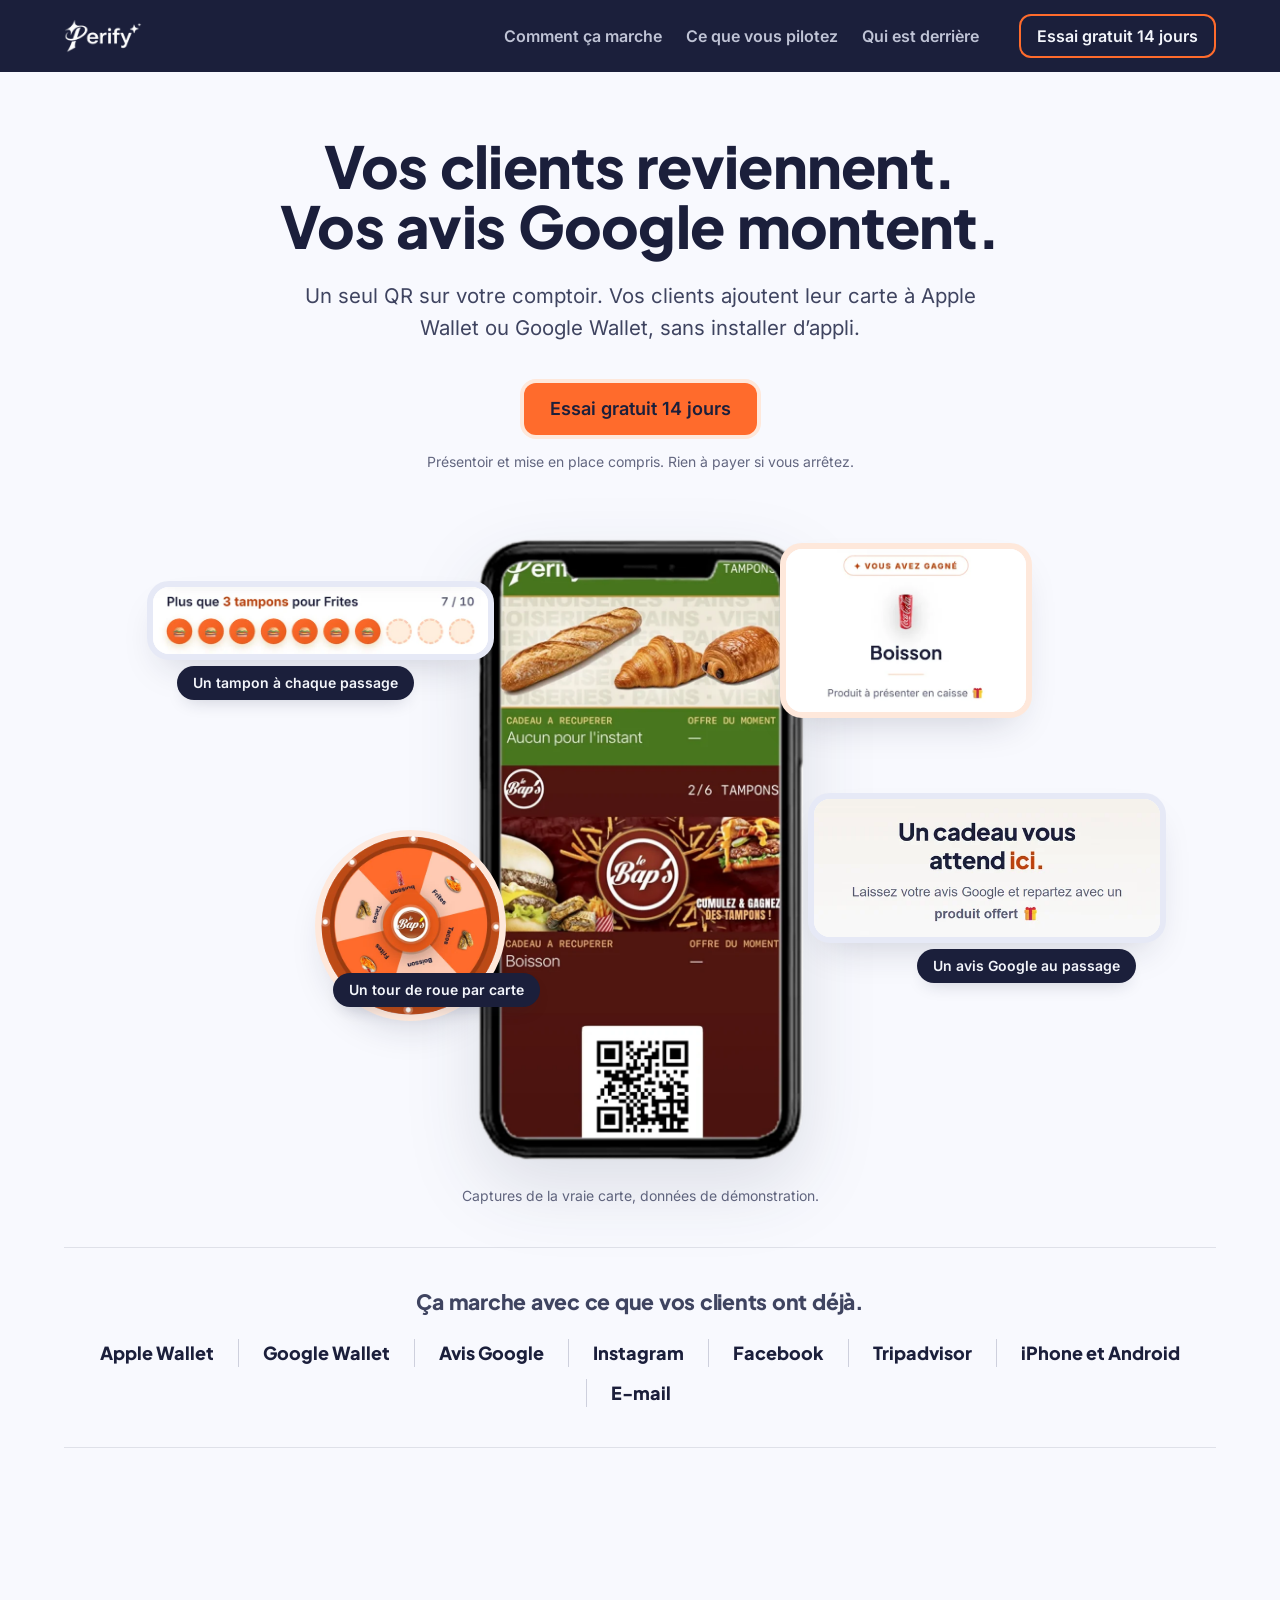
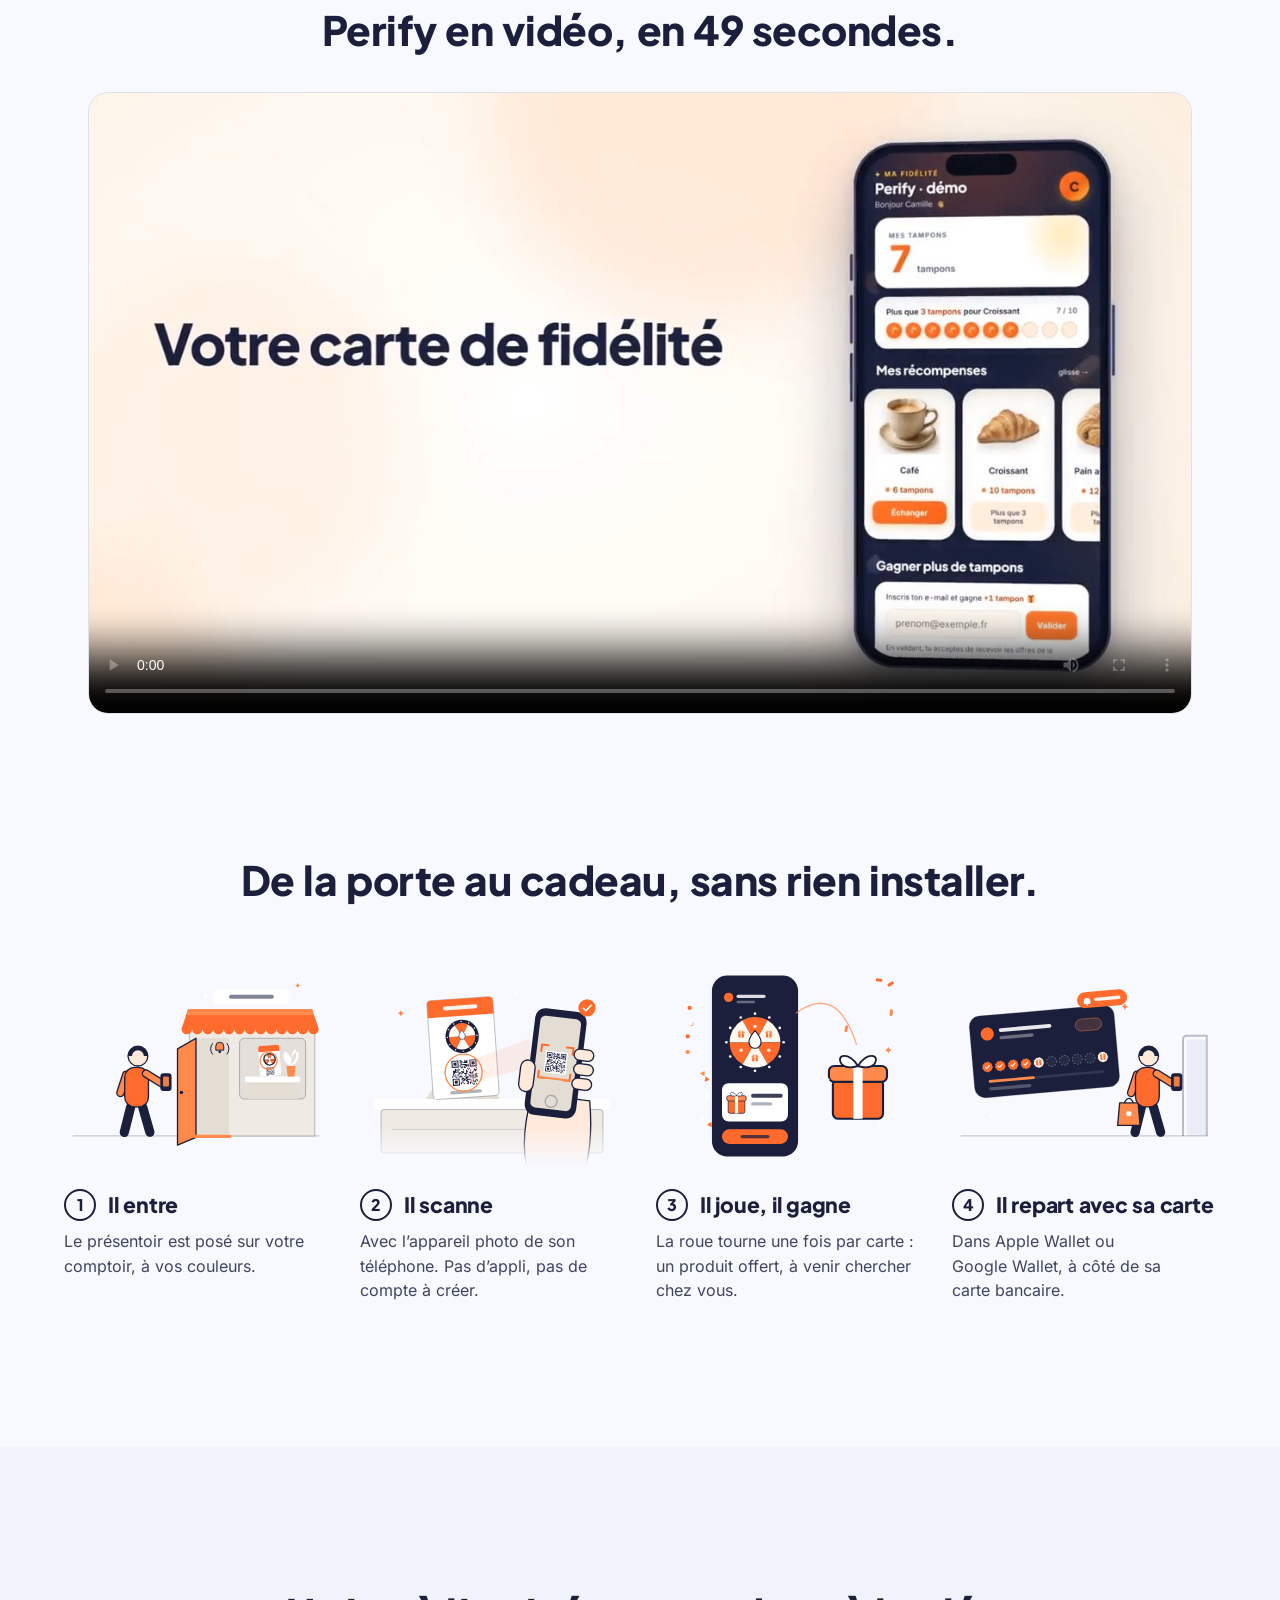
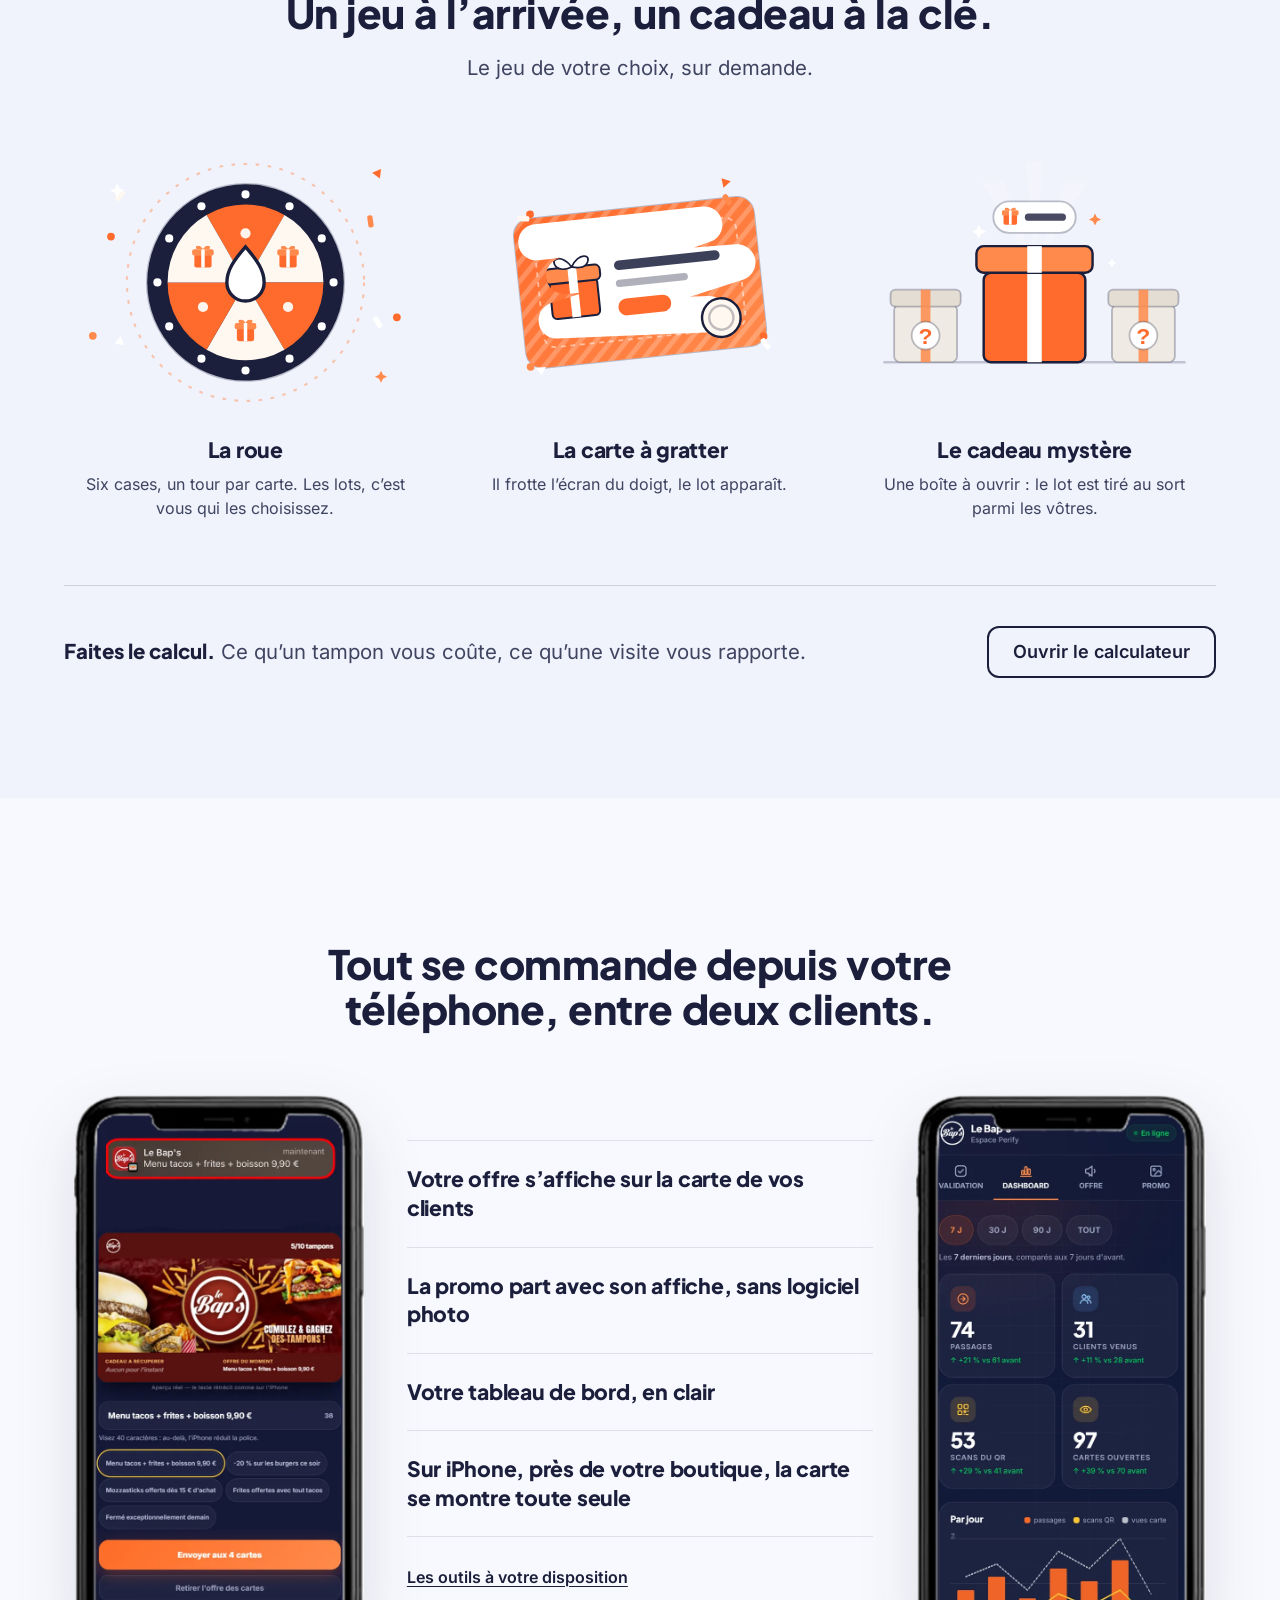
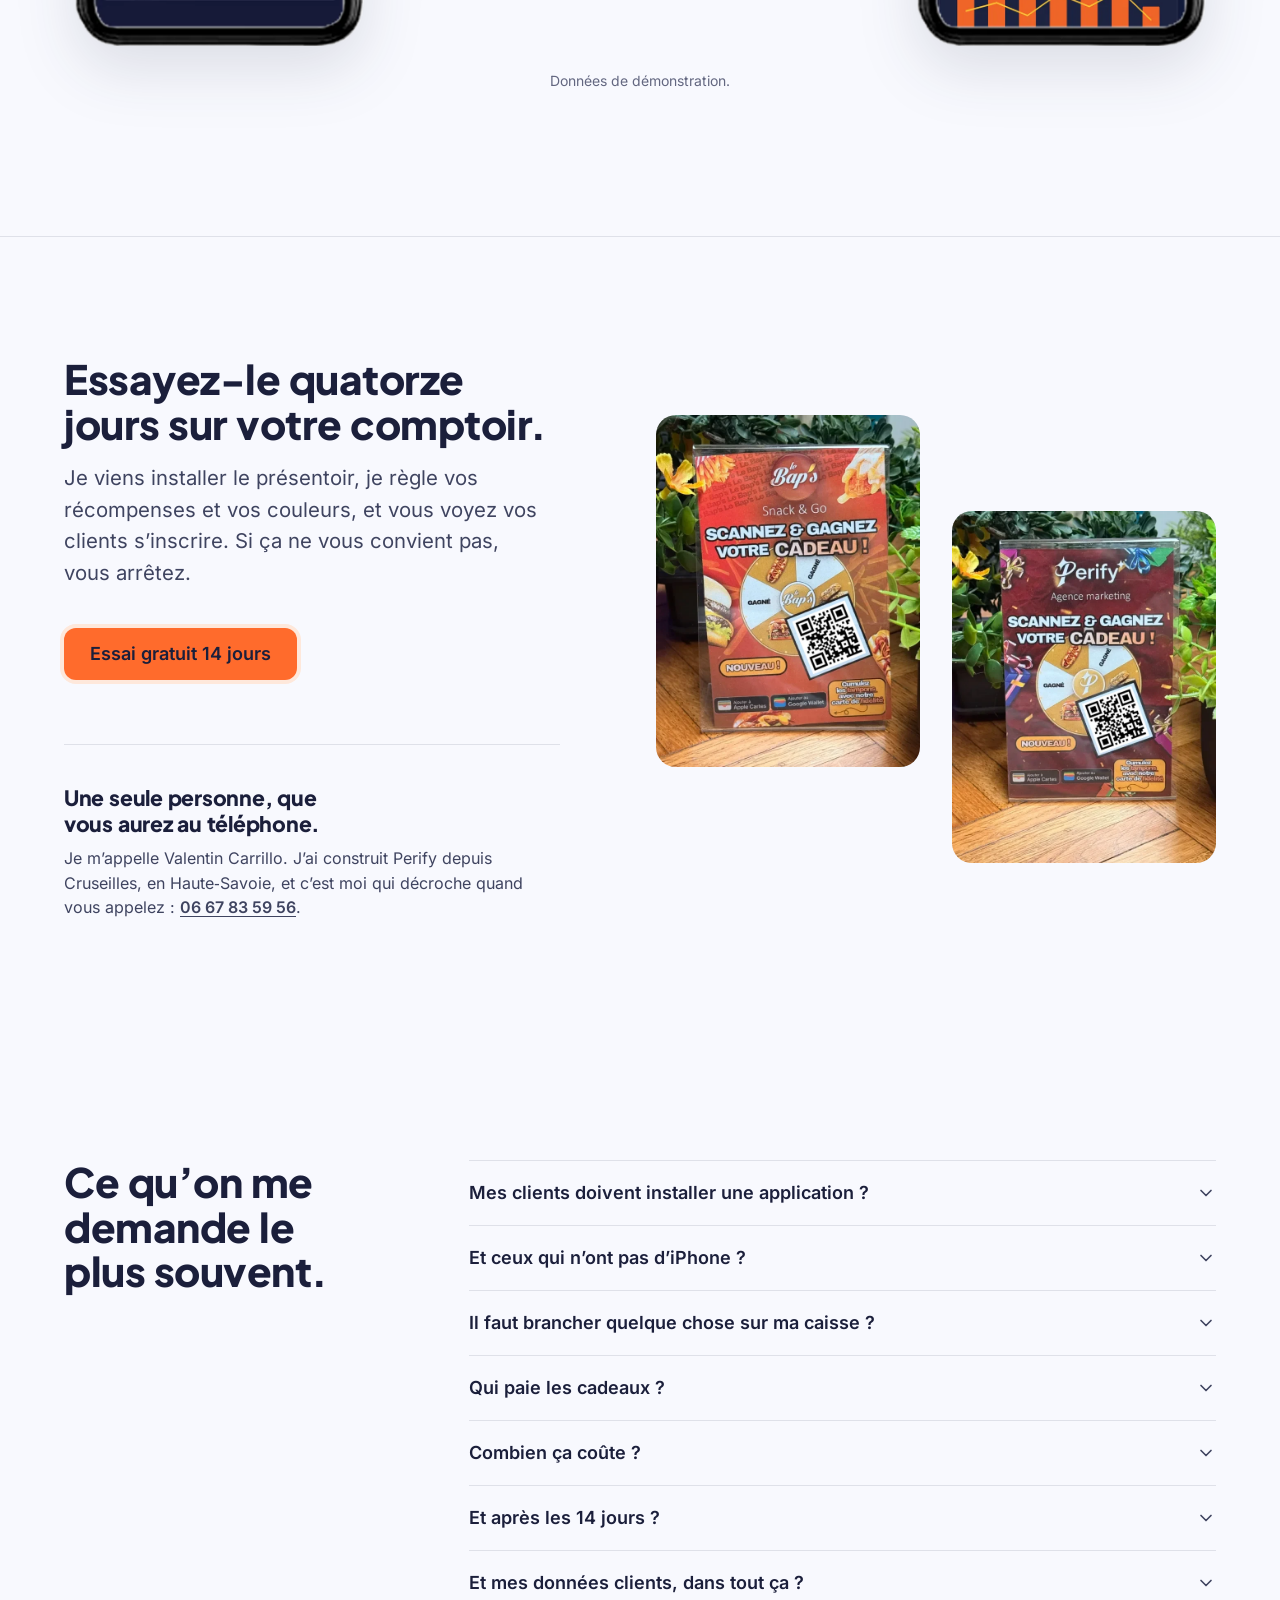
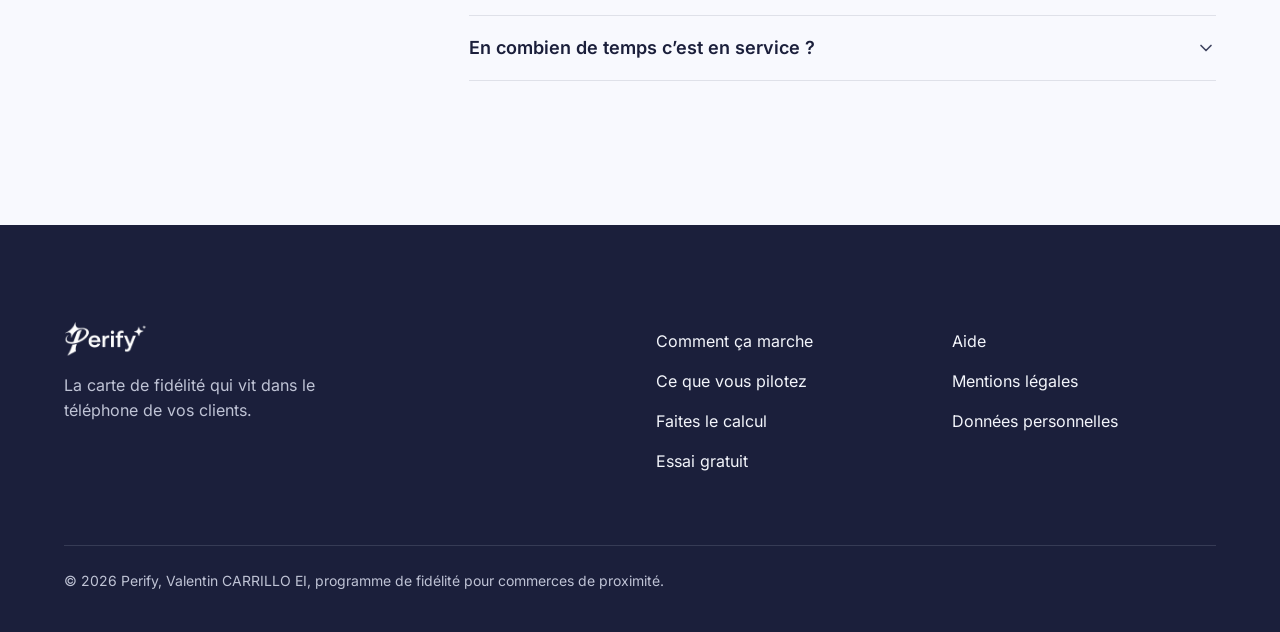
==== maquette-a/index.html @ 95a18c1f "Maquette A de la refonte en ligne à l'adresse cachée /maquette-a (pour la voir sur téléphone) Direct" ====
<!doctype html>
<html lang="fr">
<head>
<meta name="robots" content="noindex, nofollow">
<!-- 30/10/2026 : MAQUETTE A de la refonte, à l adresse cachée /maquette-a pour que Valentin la voie sur son téléphone. Pas dans le menu, pas indexée. -->
<meta charset="utf-8">
<meta name="viewport" content="width=device-width, initial-scale=1, viewport-fit=cover">
<title>Perify, la carte de fidélité qui vit dans le téléphone de vos clients</title>
<meta name="description" content="Un seul QR sur votre comptoir : vos clients ajoutent leur carte de fidélité à Apple Wallet ou Google Wallet sans installer d’appli, cumulent leurs tampons et laissent un avis Google au passage.">
<meta name="theme-color" content="#1B1F3B">
<link rel="icon" href="/maquette-a/img/favicon.png" type="image/png">
<link rel="apple-touch-icon" href="/maquette-a/img/apple-touch-icon.png">
<!-- Prototype A « clair, façon TheGiftsClub » (30/10/2026). Tout est servi par ce dossier : aucune ressource externe, aucun script. -->
<link rel="stylesheet" href="/maquette-a/styles.css">
</head>
<body>

<header class="entete">
  <div class="container entete-barre">
    <a class="entete-logo" href="/" aria-label="Perify, accueil"><img src="/maquette-a/img/logo-perify-blanc.png" alt="" width="359" height="156"></a>
    <nav class="entete-nav" aria-label="Menu principal">
      <ul class="nav-liens">
        <li><a href="/comment-ca-marche">Comment ça marche</a></li>
        <li><a href="/ce-que-vous-pilotez">Ce que vous pilotez</a></li>
        <li><a href="#qui">Qui est derrière</a></li>
      </ul>
      <a class="btn btn-contour" href="/essai-gratuit">Essai gratuit 14 jours</a>
      <!-- téléphone : menu sans script (details / summary) -->
      <details class="nav-tel">
        <summary><svg viewBox="0 0 24 24" width="22" height="22" fill="none" stroke="currentColor" stroke-width="2" stroke-linecap="round" aria-hidden="true" focusable="false"><path d="M4 7h16M4 12h16M4 17h16"/></svg>Menu</summary>
        <ul class="nav-tel-liens">
          <li><a href="/comment-ca-marche">Comment ça marche</a></li>
          <li><a href="/ce-que-vous-pilotez">Ce que vous pilotez</a></li>
          <li><a href="#qui">Qui est derrière</a></li>
          <li><a class="btn btn-contour" href="/essai-gratuit">Essai gratuit 14 jours</a></li>
        </ul>
      </details>
    </nav>
  </div>
</header>

<main>

  <!-- HÉROS : un seul axe (titre, une phrase, un bouton, une ligne), puis la vraie carte Wallet
       entourée de quatre morceaux de la vraie carte (captures, aucun chiffre de résultat). -->
  <section class="heros" aria-labelledby="titre-heros">
    <div class="container heros-texte">
      <h1 id="titre-heros">Vos clients reviennent.<br> Vos avis Google montent.</h1>
      <p class="heros-phrase">Un seul QR sur votre comptoir. Vos clients ajoutent leur carte à Apple Wallet ou Google Wallet, sans installer d’appli.</p>
      <a class="btn btn-plein" href="/essai-gratuit">Essai gratuit 14 jours</a>
      <p class="heros-note">Présentoir et mise en place compris. Rien à payer si vous arrêtez.</p>
    </div>
  </section>

  <!-- LA CARTE, juste sous le bouton et dans le premier écran : la vraie carte Wallet et ses morceaux. -->
  <section class="carte" aria-label="La carte Perify dans le téléphone de vos clients">
    <figure class="scene">
      <div class="scene-plateau">
        <img class="scene-tel" src="/maquette-a/img/carte-wallet.webp" width="680" height="1284" fetchpriority="high"
             alt="Deux cartes de fidélité dans l’app Cartes d’un iPhone : une carte Perify et celle du Bap’s, deux tampons sur six et une boisson à récupérer">
        <figure class="morceau morceau-tampons" style="--i:0">
          <img src="/maquette-a/img/barre-tampons.webp" width="720" height="145" alt="La barre de tampons de la carte : plus que 3 tampons pour des frites, 7 sur 10">
          <figcaption class="pastille">Un tampon à chaque passage</figcaption>
        </figure>
        <figure class="morceau morceau-roue" style="--i:2">
          <img src="/maquette-a/img/roue.webp" width="440" height="440" alt="La roue de la carte du Bap’s : tacos, frites et boisson à gagner">
          <figcaption class="pastille">Un tour de roue par carte</figcaption>
        </figure>
        <figure class="morceau morceau-cadeau" style="--i:1">
          <img src="/maquette-a/img/cadeau-gagne.webp" width="520" height="353" alt="L’écran « Vous avez gagné » de la carte : une boisson, produit à présenter en caisse">
        </figure>
        <figure class="morceau morceau-avis" style="--i:3">
          <img src="/maquette-a/img/avis-google.webp" width="600" height="239" alt="L’invitation de la carte : laissez votre avis Google et repartez avec un produit offert">
          <figcaption class="pastille">Un avis Google au passage</figcaption>
        </figure>
      </div>
      <figcaption class="scene-legende">Captures de la vraie carte, données de démonstration.</figcaption>
    </figure>

    <!-- ÇA MARCHE AVEC : l’équivalent honnête de la bande de logos, au pied de la carte. Les noms en texte, aucun logo de marque tierce. -->
    <div class="container avec">
     <div class="avec-cadre">
      <h2 id="titre-avec">Ça marche avec ce que vos clients ont déjà.</h2>
      <ul class="avec-liste">
        <li>Apple Wallet</li>
        <li>Google Wallet</li>
        <li>Avis Google</li>
        <li>Instagram</li>
        <li>Facebook</li>
        <li>Tripadvisor</li>
        <li>iPhone et Android</li>
        <li>E-mail</li>
      </ul>
     </div>
    </div>
  </section>

  <!-- LA VIDÉO de 49 s, servie par le site, lecture au clic. Affiche : l’image de la 9e seconde (sans surlignage). -->
  <section class="film" aria-labelledby="titre-film">
    <div class="container">
      <h2 id="titre-film">Perify en vidéo, en 49 secondes.</h2>
      <div class="film-cadre">
        <video class="film-paysage" controls playsinline preload="metadata" poster="/maquette-a/video/perify-promo-affiche-9s-16x9.jpg" width="1280" height="720">
          <source src="/video/perify-promo-16x9-2026-10-07-720p.mp4" type="video/mp4">
          Votre navigateur ne lit pas la vidéo&nbsp;: <a href="/video/perify-promo-16x9-2026-10-07-720p.mp4">la télécharger</a>.
        </video>
        <video class="film-vertical" controls playsinline preload="metadata" poster="/maquette-a/video/perify-promo-affiche-9s-9x16.jpg" width="720" height="1280">
          <source src="/video/perify-promo-9x16-2026-10-07-720p.mp4" type="video/mp4">
          Votre navigateur ne lit pas la vidéo&nbsp;: <a href="/video/perify-promo-9x16-2026-10-07-720p.mp4">la télécharger</a>.
        </video>
      </div>
    </div>
  </section>

  <!-- LE PARCOURS : les quatre dessins du 29/10, posés sur la page (plus de carte ni de panneau pêche autour). -->
  <section class="parcours" aria-labelledby="titre-parcours">
    <div class="container">
      <h2 id="titre-parcours">De la porte au cadeau, sans rien installer.</h2>
      <ol class="etapes">
        <li class="etape">
          <img src="/maquette-a/img/scenes/parcours-entree.svg" width="1200" height="900" alt="" loading="lazy">
          <h3>Il entre</h3>
          <p>Le présentoir est posé sur votre comptoir, à vos couleurs.</p>
        </li>
        <li class="etape etape-scan">
          <img src="/maquette-a/img/scenes/parcours-scan.svg" width="1200" height="900" alt="" loading="lazy">
          <h3>Il scanne</h3>
          <p>Avec l’appareil photo de son téléphone. Pas d’appli, pas de compte à créer.</p>
        </li>
        <li class="etape">
          <img src="/maquette-a/img/scenes/parcours-joue.svg" width="1200" height="900" alt="" loading="lazy">
          <h3>Il joue, il gagne</h3>
          <p>La roue tourne une fois par carte&nbsp;: un produit offert, à venir chercher chez vous.</p>
        </li>
        <li class="etape">
          <img src="/maquette-a/img/scenes/parcours-revient.svg" width="1200" height="900" alt="" loading="lazy">
          <h3>Il repart avec sa carte</h3>
          <p>Dans Apple Wallet ou Google Wallet, à côté de sa carte bancaire.</p>
        </li>
      </ol>
    </div>
  </section>

  <!-- LES JEUX : la seule bande teintée de la page (comme le simulateur de TheGiftsClub). Trois jeux au même niveau, sans badge. -->
  <section class="jeux" aria-labelledby="titre-jeux">
    <div class="container">
      <h2 id="titre-jeux">Un jeu à l’arrivée, un cadeau à la clé.</h2>
      <p class="chapo">Le jeu de votre choix, sur demande.</p>
      <ul class="jeux-liste">
        <li class="jeu">
          <img src="/maquette-a/img/scenes/jeu-roue.svg" width="900" height="660" alt="" loading="lazy">
          <h3>La roue</h3>
          <p>Six cases, un tour par carte. Les lots, c’est vous qui les choisissez.</p>
        </li>
        <li class="jeu">
          <img src="/maquette-a/img/scenes/jeu-gratter.svg" width="900" height="660" alt="" loading="lazy">
          <h3>La carte à gratter</h3>
          <p>Il frotte l’écran du doigt, le lot apparaît.</p>
        </li>
        <li class="jeu">
          <img src="/maquette-a/img/scenes/jeu-mystere.svg" width="900" height="660" alt="" loading="lazy">
          <h3>Le cadeau mystère</h3>
          <p>Une boîte à ouvrir&nbsp;: le lot est tiré au sort parmi les vôtres.</p>
        </li>
      </ul>
      <div class="calcul">
        <p><strong>Faites le calcul.</strong> Ce qu’un tampon vous coûte, ce qu’une visite vous rapporte.</p>
        <a class="btn btn-second" href="/calculateur">Ouvrir le calculateur</a>
      </div>
    </div>
  </section>

  <!-- CE QUE VOUS PILOTEZ : l’espace commerçant, en vraies captures (légende « Données de démonstration. »). -->
  <section class="pilotez" aria-labelledby="titre-pilotez">
    <div class="container">
      <h2 id="titre-pilotez">Tout se commande depuis votre téléphone, entre deux clients.</h2>
      <div class="pilotez-grille">
        <figure class="pilotez-tel pilotez-tel-a">
          <img src="/maquette-a/img/commercant-offre-iphone.webp" width="652" height="1239" loading="lazy"
               alt="L’espace commerçant sur un iPhone : l’offre du moment, son aperçu sur la carte Wallet et la notification reçue par le client">
        </figure>
        <div class="pilotez-texte">
          <ul class="pilotez-liste">
            <li>Votre offre s’affiche sur la carte de vos clients</li>
            <li>La promo part avec son affiche, sans logiciel photo</li>
            <li>Votre tableau de bord, en clair</li>
            <li>Sur iPhone, près de votre boutique, la carte se montre toute seule</li>
          </ul>
          <a class="lien" href="/ce-que-vous-pilotez">Les outils à votre disposition</a>
        </div>
        <figure class="pilotez-tel pilotez-tel-b">
          <img src="/maquette-a/img/dashboard-iphone.webp" width="652" height="1239" loading="lazy"
               alt="Le tableau de bord de l’espace commerçant sur un iPhone : passages, clients venus, scans du QR, cartes ouvertes et la courbe par jour">
        </figure>
      </div>
      <p class="legende pilotez-legende">Données de démonstration.</p>
    </div>
  </section>

  <!-- L’ESSAI, SUR LE COMPTOIR : les vraies photos du présentoir (QR vers perify.app) et la personne derrière. -->
  <section class="essai" id="qui" aria-labelledby="titre-essai">
    <div class="container essai-grille">
      <div class="essai-texte">
        <h2 id="titre-essai">Essayez-le quatorze jours sur votre comptoir.</h2>
        <p>Je viens installer le présentoir, je règle vos récompenses et vos couleurs, et vous voyez vos clients s’inscrire. Si ça ne vous convient pas, vous arrêtez.</p>
        <a class="btn btn-plein" href="/essai-gratuit">Essai gratuit 14 jours</a>
        <div class="qui">
          <h3>Une seule personne, que vous aurez au téléphone.</h3>
          <p>Je m’appelle Valentin Carrillo. J’ai construit Perify depuis Cruseilles, en Haute‑Savoie, et c’est moi qui décroche quand vous appelez&nbsp;: <a class="lien" href="tel:+33667835956">06&nbsp;67&nbsp;83&nbsp;59&nbsp;56</a>.</p>
        </div>
      </div>
      <div class="essai-photos">
        <img class="photo-a" src="/maquette-a/img/presentoir-1.webp" width="642" height="856" loading="lazy"
             alt="Le présentoir du Bap’s posé sur un comptoir en bois : « Scannez et gagnez votre cadeau », la roue et le QR">
        <img class="photo-b" src="/maquette-a/img/presentoir-2.webp" width="642" height="856" loading="lazy"
             alt="Le même présentoir aux couleurs de Perify, sur le même comptoir">
      </div>
    </div>
  </section>

  <!-- QUESTIONS : les huit questions de la page Essai, ouvertes au clic (sans script). -->
  <section class="faq" aria-labelledby="titre-faq">
    <div class="container faq-grille">
      <h2 id="titre-faq">Ce qu’on me demande le plus souvent.</h2>
      <div class="faq-liste">
        <details>
          <summary>Mes clients doivent installer une application&nbsp;?<svg viewBox="0 0 24 24" width="20" height="20" fill="none" stroke="currentColor" stroke-width="2" stroke-linecap="round" stroke-linejoin="round" aria-hidden="true" focusable="false"><path d="M6 9l6 6 6-6"/></svg></summary>
          <p>Non, jamais. Ils scannent le QR du présentoir, la carte s’ouvre dans leur navigateur, et ils peuvent l’ajouter à Apple Wallet ou Google Wallet en un geste. Rien à télécharger, pas de mot de passe.</p>
        </details>
        <details>
          <summary>Et ceux qui n’ont pas d’iPhone&nbsp;?<svg viewBox="0 0 24 24" width="20" height="20" fill="none" stroke="currentColor" stroke-width="2" stroke-linecap="round" stroke-linejoin="round" aria-hidden="true" focusable="false"><path d="M6 9l6 6 6-6"/></svg></summary>
          <p>La carte fonctionne sur tous les téléphones&nbsp;: c’est une page web. Sur iPhone, elle s’ajoute à Apple Wallet&nbsp;; sur Android, à Google Wallet. Dans les deux cas en un geste, sans appli.</p>
        </details>
        <details>
          <summary>Il faut brancher quelque chose sur ma caisse&nbsp;?<svg viewBox="0 0 24 24" width="20" height="20" fill="none" stroke="currentColor" stroke-width="2" stroke-linecap="round" stroke-linejoin="round" aria-hidden="true" focusable="false"><path d="M6 9l6 6 6-6"/></svg></summary>
          <p>Non. Perify vit à côté de votre caisse, sur votre téléphone. Aucune installation, aucun logiciel à faire cohabiter avec le vôtre.</p>
        </details>
        <details>
          <summary>Qui paie les cadeaux&nbsp;?<svg viewBox="0 0 24 24" width="20" height="20" fill="none" stroke="currentColor" stroke-width="2" stroke-linecap="round" stroke-linejoin="round" aria-hidden="true" focusable="false"><path d="M6 9l6 6 6-6"/></svg></summary>
          <p>Vous, et c’est vous qui les choisissez&nbsp;: un café, un croissant, une remise. Vous fixez aussi le nombre de passages pour y arriver. Perify ne décide pas à votre place.</p>
        </details>
        <details>
          <summary>Combien ça coûte&nbsp;?<svg viewBox="0 0 24 24" width="20" height="20" fill="none" stroke="currentColor" stroke-width="2" stroke-linecap="round" stroke-linejoin="round" aria-hidden="true" focusable="false"><path d="M6 9l6 6 6-6"/></svg></summary>
          <p>Il y a des frais d’installation (mise en service, réglage de vos récompenses, présentoir de comptoir qui devient le vôtre), puis un abonnement mensuel. Les chiffres, je préfère vous les donner de vive voix, en regardant votre commerce. Et vous commencez par quatorze jours d’essai gratuit.</p>
        </details>
        <details>
          <summary>Et après les 14 jours&nbsp;?<svg viewBox="0 0 24 24" width="20" height="20" fill="none" stroke="currentColor" stroke-width="2" stroke-linecap="round" stroke-linejoin="round" aria-hidden="true" focusable="false"><path d="M6 9l6 6 6-6"/></svg></summary>
          <p>Si vous continuez, l’abonnement court douze mois, sans reconduction automatique&nbsp;: à l’échéance, rien ne se renouvelle sans votre accord. Si vous arrêtez pendant l’essai, rien n’est dû, je reprends le présentoir, et les données de vos clients sont supprimées.</p>
        </details>
        <details>
          <summary>Et mes données clients, dans tout ça&nbsp;?<svg viewBox="0 0 24 24" width="20" height="20" fill="none" stroke="currentColor" stroke-width="2" stroke-linecap="round" stroke-linejoin="round" aria-hidden="true" focusable="false"><path d="M6 9l6 6 6-6"/></svg></summary>
          <p>Elles vous appartiennent. Perify les traite pour votre compte, jamais pour le sien&nbsp;: pas de revente, pas de réutilisation pour un autre commerce. Si vous partez, vous repartez avec votre fichier, et vos données sont supprimées des serveurs de Perify. Un contrat RGPD est signé avec chaque commerçant.</p>
        </details>
        <details>
          <summary>En combien de temps c’est en service&nbsp;?<svg viewBox="0 0 24 24" width="20" height="20" fill="none" stroke="currentColor" stroke-width="2" stroke-linecap="round" stroke-linejoin="round" aria-hidden="true" focusable="false"><path d="M6 9l6 6 6-6"/></svg></summary>
          <p>Sous quinze jours après la signature, souvent moins. Je viens sur place installer le présentoir, régler vos récompenses et vos couleurs, et vous montrer le geste en caisse&nbsp;: il prend cinq secondes. L’essai de quatorze jours démarre ce jour-là.</p>
        </details>
      </div>
    </div>
  </section>

</main>

<footer class="pied">
  <div class="container pied-grille">
    <div class="pied-marque">
      <img src="/maquette-a/img/logo-perify-blanc.png" alt="Perify" width="359" height="156" loading="lazy">
      <p>La carte de fidélité qui vit dans le téléphone de vos clients.</p>
    </div>
    <nav class="pied-nav" aria-label="Pied de page">
      <ul>
        <li><a href="/comment-ca-marche">Comment ça marche</a></li>
        <li><a href="/ce-que-vous-pilotez">Ce que vous pilotez</a></li>
        <li><a href="/calculateur">Faites le calcul</a></li>
        <li><a href="/essai-gratuit">Essai gratuit</a></li>
      </ul>
      <ul>
        <li><a href="/aide">Aide</a></li>
        <li><a href="/mentions-legales">Mentions légales</a></li>
        <li><a href="/mentions-legales#donnees">Données personnelles</a></li>
      </ul>
    </nav>
  </div>
  <div class="container">
    <p class="pied-legal">© 2026 Perify, Valentin CARRILLO EI, programme de fidélité pour commerces de proximité.</p>
  </div>
</footer>

</body>
</html>
---- maquette-a/styles.css ----
/* Hallmark · shape: one light sheet on one axis (hero with the card, proof strip, film, journey, games band, owner tools, trial on the counter, questions) · genre: modern-minimal · theme: custom · job: try · idea: "La vraie carte Perify au centre, ses vrais morceaux autour, sur une seule feuille claire encadrée de nuit" · vibe: "clair, net, commerçant, produit réel, chaleureux"
 * paper: oklch(98.4% 0.006 276) · accent: oklch(70.4% 0.195 40.9) · display: Plus Jakarta Sans · body: Inter · hero: centred corridor, the Wallet phone rising under the action with four real pieces of the card floating round it · nav: night slab, wordmark left, three links and one outlined action right, a details menu under 60rem · footer: night mast, wordmark and one line beside two link lists, legal line under a rule · imagery: the product (Valentin's Wallet visual, captures of the card and of the merchant space, photos of the stand), the drawings chosen on 29/10 · signature: the Wallet card with its stamp bar, wheel, prize and Google invitation floating round it
 * axes: light/grotesk-heavy/warm · posture: restrained · contrast: pass · fold: pass · v2.0.0 */
/* Hallmark · pre-emit critique: P4 H5 E4 S4 R4 V3 · weakest: V, the centred axis is TheGiftsClub's by request; the real card pieces, the stand photos and the owner's voice make it Perify's */
/* Hallmark · waive 6b · title, lede, action and the phone share one centred axis · Valentin asked for a page close to TheGiftsClub, whose hero is centred; the four floating card pieces break the axis */
/* Hallmark · waive 59 · 64px between the hero text and the card section · the Wallet card is the hero picture, set in its own section so the headline, phrase and bouton fit every screen; it must sit right under the bouton */
/* Hallmark · dismissed 58 · the page count includes the eight FAQ answers kept closed in details (about 300 words a visitor opens one at a time; 482 words render at 1440); the hero phrase is Valentin's validated line, already cut from 37 to 19 words; the trial screen holds 85 words because the owner's name, town and phone are the proof */
/* Hallmark · waive 80 · seven drawings from the 29/10 parcours delivery · Valentin chose these parcours and jeux drawings on 29/10; the scratch card and mystery box are built on request and have no capture yet */

/* Polices servies par le site (mêmes fichiers que site vitrine/polices, licence SIL OFL), jamais Google Fonts */
@font-face { font-family: "Inter"; font-style: normal; font-weight: 400 700; font-display: swap; src: url(/polices/inter-v20-latin.woff2) format("woff2"); unicode-range: U+0000-00FF, U+0131, U+0152-0153, U+02BB-02BC, U+02C6, U+02DA, U+02DC, U+0304, U+0308, U+0329, U+2000-206F, U+20AC, U+2122, U+2191, U+2193, U+2212, U+2215, U+FEFF, U+FFFD; }
@font-face { font-family: "Inter"; font-style: normal; font-weight: 400 700; font-display: swap; src: url(/polices/inter-v20-latin-ext.woff2) format("woff2"); unicode-range: U+0100-02BA, U+02BD-02C5, U+02C7-02CC, U+02CE-02D7, U+02DD-02FF, U+0304, U+0308, U+0329, U+1D00-1DBF, U+1E00-1E9F, U+1EF2-1EFF, U+2020, U+20A0-20AB, U+20AD-20C4, U+2113, U+2C60-2C7F, U+A720-A7FF; }
@font-face { font-family: "Plus Jakarta Sans"; font-style: normal; font-weight: 700 800; font-display: swap; src: url(/polices/plus-jakarta-sans-v12-latin.woff2) format("woff2"); unicode-range: U+0000-00FF, U+0131, U+0152-0153, U+02BB-02BC, U+02C6, U+02DA, U+02DC, U+0304, U+0308, U+0329, U+2000-206F, U+20AC, U+2122, U+2191, U+2193, U+2212, U+2215, U+FEFF, U+FFFD; }
@font-face { font-family: "Plus Jakarta Sans"; font-style: normal; font-weight: 700 800; font-display: swap; src: url(/polices/plus-jakarta-sans-v12-latin-ext.woff2) format("woff2"); unicode-range: U+0100-02BA, U+02BD-02C5, U+02C7-02CC, U+02CE-02D7, U+02DD-02FF, U+0304, U+0308, U+0329, U+1D00-1DBF, U+1E00-1E9F, U+1EF2-1EFF, U+2020, U+20A0-20AB, U+20AD-20C4, U+2113, U+2C60-2C7F, U+A720-A7FF; }

/* ── Jetons ─────────────────────────────────────────────────────────────
   Couleurs de la marque Perify, en OKLCH (équivalent hexadécimal en commentaire) :
   nuit #1B1F3B, orange #FF6B2C, orange clair #FF8A4C, orange texte #C2410C. */
:root {
  --space-3xs: 2px; --space-2xs: 4px; --space-xs: 8px; --space-sm: 12px; --space-md: 16px; --space-lg: 24px; --space-xl: 40px; --space-2xl: 64px; --space-3xl: 96px; --space-4xl: 144px;
  --text-sm: 0.875rem; --text-md: 1rem; --text-lg: 1.125rem;
  --text-display: clamp(2.25rem, 3.4vw + 0.9rem, 4.25rem);
  --text-section: clamp(1.875rem, 1.6vw + 1.25rem, 2.75rem);
  --text-title: clamp(1.1875rem, 0.4vw + 1rem, 1.375rem);
  --text-lead: clamp(1.0625rem, 0.4vw + 0.95rem, 1.3125rem);
  --ease-out: cubic-bezier(0.16, 1, 0.3, 1); --ease-in: cubic-bezier(0.7, 0, 0.84, 0); --ease-in-out: cubic-bezier(0.65, 0, 0.35, 1);
  --dur-micro: 120ms; --dur-short: 220ms; --dur-long: 420ms;
  --container: 1440px; --gutter: 64px; --gap-columns: 32px; --section-gap-s: 120px; --section-gap: 144px; --section-gap-l: 176px;
  --z-base: 1; --z-raised: 10; --z-dropdown: 100;

  --color-paper: oklch(98.4% 0.006 276);      /* #F8F9FE, le fond unique de la page */
  --color-paper-2: oklch(96.2% 0.014 276);    /* #F0F2FC, la seule bande teintée (les jeux) */
  --color-paper-3: oklch(99.5% 0.003 276);    /* #FDFDFF, le cadre des morceaux de carte */
  --color-ink: oklch(25.1% 0.053 275.7);      /* #1B1F3B, la nuit */
  --color-ink-2: oklch(39.4% 0.048 276.2);    /* #3F4460 */
  --color-muted: oklch(52% 0.04 277);         /* #636780 */
  --color-rule: oklch(91% 0.012 278);         /* #DFE1E9 */
  --color-rule-2: oklch(86% 0.018 278);
  --color-accent: oklch(70.4% 0.195 40.9);    /* #FF6B2C, réservé aux boutons */
  --color-accent-hover: oklch(75.1% 0.161 46.8); /* #FF8A4C */
  --color-accent-ink: oklch(25.1% 0.053 275.7);  /* texte nuit sur orange, 5,7:1 */
  --color-focus: oklch(55.3% 0.174 38.4);     /* #C2410C, 4,9:1 sur le fond */
  --color-focus-nuit: oklch(75.1% 0.161 46.8);/* #FF8A4C, 6,9:1 sur la nuit */
  --color-anneau: oklch(93.5% 0.018 276);     /* #E6E9F6, liseré lavande des morceaux */
  --color-anneau-2: oklch(94.5% 0.03 50);     /* #FEE8DB, liseré pêche (morceaux, anneau du bouton) */
  --color-nuit-2: oklch(30.5% 0.055 276);
  --color-on-nuit: oklch(97% 0.008 276);
  --color-on-nuit-2: oklch(82% 0.025 276);
  --color-rule-nuit: oklch(36% 0.045 276);
  --color-ombre: oklch(25% 0.05 276 / 0.22);
  --color-ombre-2: oklch(25% 0.05 276 / 0.12);

  --font-display: "Plus Jakarta Sans", "Inter", ui-sans-serif, system-ui, sans-serif;
  --font-body: "Inter", ui-sans-serif, system-ui, sans-serif;
  --radius-control: 12px; --radius-card: 22px; --radius-media: 20px; --radius-pill: 999px;
  --tracking-display: -0.012em; --word-display: 0.05em;
}

/* ── Socle (base Hallmark) ─────────────────────────────────────────── */
*, *::before, *::after { box-sizing: border-box; }
html, body { overflow-x: clip; }
html { scrollbar-color: var(--color-muted) var(--color-paper); scroll-padding-top: var(--space-xl); }
body { margin: 0; background: var(--color-paper); color: var(--color-ink); font-family: var(--font-body); font-size: var(--text-md); line-height: 1.55; -webkit-font-smoothing: antialiased; caret-color: var(--color-accent); font-synthesis: none; }
::selection { background: var(--color-anneau-2); color: var(--color-ink); }
:focus-visible { outline: 3px solid var(--color-focus); outline-offset: 3px; }
a { color: inherit; text-decoration-thickness: 1px; text-underline-offset: 0.16em; }
h1, h2, h3 { margin: 0; font-family: var(--font-display); font-weight: 800; letter-spacing: var(--tracking-display); word-spacing: var(--word-display); overflow-wrap: break-word; min-width: 0; text-wrap: balance; }
p { margin: 0; text-wrap: pretty; }
ul, ol { margin: 0; padding: 0; list-style: none; }
figure { margin: 0; }
img, video { max-width: 100%; height: auto; display: block; }
svg { display: block; }
.container { width: 100%; max-width: var(--container); margin-inline: auto; padding-inline: var(--gutter); }

h2 { font-size: var(--text-section); line-height: 1.1; }
h3 { font-size: var(--text-title); line-height: 1.25; }

/* ── Boutons : un seul bouton orange plein à l'écran, texte nuit ───── */
.btn { display: inline-flex; align-items: center; justify-content: center; min-height: 52px; padding-inline: var(--space-lg); border: 2px solid transparent; border-radius: var(--radius-control); font-family: var(--font-body); font-size: var(--text-lg); font-weight: 600; line-height: 1; text-decoration: none; white-space: nowrap; cursor: pointer; transition: background-color var(--dur-micro) var(--ease-out), border-color var(--dur-micro) var(--ease-out), transform var(--dur-micro) var(--ease-out); }
.btn:active { transform: translateY(1px); }
.btn-plein { background: var(--color-accent); color: var(--color-accent-ink); box-shadow: 0 0 0 4px var(--color-anneau-2); }
.btn-plein:hover { background: var(--color-accent-hover); }
.btn-contour { min-height: 44px; padding-inline: var(--space-md); border-color: var(--color-accent); color: var(--color-on-nuit); font-size: var(--text-md); }
.btn-contour:hover { background: var(--color-nuit-2); }
.btn-second { border-color: var(--color-ink); color: var(--color-ink); background: transparent; }
.btn-second:hover { background: var(--color-paper-3); }
.lien { font-weight: 600; text-decoration: underline; text-decoration-thickness: 1px; text-underline-offset: 0.2em; transition: text-decoration-color var(--dur-micro) var(--ease-out); }
.lien:hover { text-decoration-color: var(--color-focus); }
.lien:active { color: var(--color-ink-2); }
.legende { font-size: var(--text-sm); color: var(--color-muted); }

/* ── En-tête : la barre nuit qui encadre la page (comme la barre bleue de TheGiftsClub) ── */
.entete { position: relative; z-index: var(--z-dropdown); background: var(--color-ink); color: var(--color-on-nuit); }
.entete :focus-visible, .pied :focus-visible { outline-color: var(--color-focus-nuit); }
.entete-barre { display: flex; align-items: center; justify-content: space-between; gap: var(--space-lg); min-height: 72px; }
.entete-logo { display: block; flex-shrink: 0; border-radius: var(--space-2xs); }
.entete-logo img { width: auto; height: 34px; }
.entete-nav { display: flex; align-items: center; gap: var(--space-xl); }
.nav-liens { display: flex; gap: var(--space-lg); }
.nav-liens a { display: inline-flex; align-items: center; min-height: 44px; color: var(--color-on-nuit-2); font-weight: 600; text-decoration: none; transition: color var(--dur-micro) var(--ease-out); }
.nav-liens a:hover { color: var(--color-on-nuit); }
.nav-liens a:active { color: var(--color-on-nuit-2); }
.nav-tel { display: none; }
.nav-tel summary { display: inline-flex; align-items: center; gap: var(--space-xs); min-height: 44px; padding-inline: var(--space-md); border: 1px solid var(--color-rule-nuit); border-radius: var(--radius-control); color: var(--color-on-nuit); font-weight: 600; cursor: pointer; list-style: none; transition: background-color var(--dur-micro) var(--ease-out); }
.nav-tel summary::-webkit-details-marker { display: none; }
.nav-tel summary:hover { background: var(--color-nuit-2); }
.nav-tel summary:active { background: var(--color-nuit-2); }
.nav-tel:not([open]) .nav-tel-liens { display: none; }
.nav-tel-liens { position: absolute; inset-inline: 0; top: 100%; display: grid; gap: var(--space-2xs); padding: var(--space-xs) var(--gutter) var(--space-lg); background: var(--color-ink); border-top: 1px solid var(--color-rule-nuit); }
.nav-tel-liens a:not(.btn) { display: flex; align-items: center; min-height: 48px; color: var(--color-on-nuit); font-size: var(--text-lg); font-weight: 600; text-decoration: none; }
.nav-tel-liens .btn { margin-top: var(--space-sm); width: 100%; min-height: 52px; }

/* ── Héros : un seul axe, puis la carte et ses morceaux ──────────────── */
.heros { padding-block: var(--space-2xl); }
.heros-texte { display: grid; justify-items: center; text-align: center; }
.heros h1 { font-size: var(--text-display); line-height: 1.04; max-width: 20ch; }
.heros-phrase { margin-top: var(--space-lg); max-width: 44rem; font-size: var(--text-lead); color: var(--color-ink-2); }
.heros .btn { margin-top: var(--space-xl); }
.heros-note { margin-top: var(--space-md); font-size: var(--text-sm); color: var(--color-muted); }

.carte { padding-bottom: var(--space-xl); }
.scene { padding-inline: var(--gutter); }
.scene-plateau { position: relative; max-width: 1120px; margin-inline: auto; }
.scene-tel { width: 29.5%; margin-inline: auto; filter: drop-shadow(0 28px 36px var(--color-ombre-2)); }
.morceau { position: absolute; z-index: var(--z-raised); background: var(--color-paper-3); border: 6px solid var(--color-anneau); border-radius: var(--radius-card); box-shadow: 0 18px 40px -18px var(--color-ombre); animation: pose 640ms var(--ease-out) both; animation-delay: calc(var(--i) * 90ms + 200ms); }
.morceau img { width: 100%; border-radius: calc(var(--radius-card) - 6px); }
.morceau-tampons { width: 31%; left: 6%; top: 7%; }
.morceau-cadeau { width: 22.5%; right: 15%; top: 1%; border-color: var(--color-anneau-2); }
.morceau-roue { width: 17%; left: 21%; top: 47%; border-radius: 50%; border-color: var(--color-anneau-2); }
.morceau-roue img { border-radius: 50%; }
.morceau-avis { width: 32%; right: 3%; top: 41%; }
.pastille { position: absolute; left: calc(var(--space-lg) * -1); bottom: calc(var(--space-md) * -1); padding: var(--space-xs) var(--space-md); border-radius: var(--radius-pill); background: var(--color-ink); color: var(--color-on-nuit); font-size: var(--text-sm); font-weight: 600; line-height: 1.3; white-space: nowrap; box-shadow: 0 8px 18px -8px var(--color-ombre); }
.morceau-tampons .pastille, .morceau-avis .pastille { top: calc(100% + var(--space-sm)); bottom: auto; }
.morceau-tampons .pastille { left: var(--space-lg); }
.morceau-avis .pastille { left: auto; right: var(--space-lg); }
.morceau-roue .pastille { left: auto; right: calc(var(--space-xl) * -1); bottom: var(--space-xs); }
.scene-legende { margin-top: var(--space-lg); text-align: center; font-size: var(--text-sm); color: var(--color-muted); }

@keyframes pose { from { opacity: 0; transform: translateY(12px); } to { opacity: 1; transform: none; } }

/* ── Ça marche avec : la bande de preuve, en noms ─────────────────────── */
.avec { padding-block: var(--space-xl) 0; }
.avec-cadre { display: grid; justify-items: center; gap: var(--space-lg); padding-block: var(--space-xl); border-block: 1px solid var(--color-rule); }
.avec h2 { font-size: var(--text-title); line-height: 1.3; color: var(--color-ink-2); text-align: center; }
.avec-liste { display: flex; flex-wrap: wrap; justify-content: center; row-gap: var(--space-sm); }
.avec-liste li { padding-inline: var(--space-lg); font-family: var(--font-display); font-size: var(--text-lg); font-weight: 800; color: var(--color-ink); white-space: nowrap; }
.avec-liste li + li { border-left: 1px solid var(--color-rule-2); }

/* ── La vidéo ───────────────────────────────────────────────────────── */
.film { padding-block: var(--section-gap-s) 0; text-align: center; }
.film h2 { margin-bottom: var(--space-xl); }
.film-cadre { max-width: 1104px; margin-inline: auto; }
.film video { width: 100%; border-radius: var(--radius-media); border: 1px solid var(--color-rule); background: var(--color-paper-2); }
.film-vertical { display: none; }

/* ── Le parcours ───────────────────────────────────────────────────── */
.parcours { padding-block: var(--section-gap); }
.parcours h2 { text-align: center; margin-bottom: var(--space-2xl); }
.etapes { display: grid; grid-template-columns: repeat(4, minmax(0, 1fr)); gap: var(--gap-columns); counter-reset: etape; }
.etape { counter-increment: etape; }
.etape img { width: 100%; aspect-ratio: 4 / 3; }
/* le dessin « Il scanne » coupe la main au bord du cadre : un fondu léger plutôt qu'un trait net */
.etape-scan img { -webkit-mask-image: linear-gradient(to bottom, var(--color-ink) 80%, transparent); mask-image: linear-gradient(to bottom, var(--color-ink) 80%, transparent); }
.etape h3 { display: flex; align-items: center; gap: var(--space-sm); margin-top: var(--space-lg); }
.etape h3::before { content: counter(etape); display: inline-grid; place-items: center; flex-shrink: 0; width: 32px; height: 32px; border: 2px solid var(--color-ink); border-radius: 50%; font-size: var(--text-md); line-height: 1; }
.etape p { margin-top: var(--space-xs); color: var(--color-ink-2); }

/* ── Les jeux : la seule bande teintée ─────────────────────────────── */
.jeux { padding-block: var(--section-gap) var(--section-gap-s); background: var(--color-paper-2); text-align: center; }
.chapo { margin-top: var(--space-md); font-size: var(--text-lead); color: var(--color-ink-2); }
.jeux-liste { display: grid; grid-template-columns: repeat(3, minmax(0, 1fr)); gap: var(--gap-columns); margin-top: var(--space-2xl); }
.jeu img { width: 100%; aspect-ratio: 300 / 220; }
.jeu h3 { margin-top: var(--space-lg); }
.jeu p { margin-top: var(--space-xs); margin-inline: auto; max-width: 32ch; color: var(--color-ink-2); }
.calcul { display: flex; align-items: center; justify-content: space-between; gap: var(--space-lg); margin-top: var(--space-2xl); padding-top: var(--space-xl); border-top: 1px solid var(--color-rule-2); text-align: left; }
.calcul p { font-size: var(--text-lead); color: var(--color-ink-2); }
.calcul strong { font-family: var(--font-display); font-weight: 800; color: var(--color-ink); }

/* ── Ce que vous pilotez ───────────────────────────────────────────── */
.pilotez { padding-block: var(--section-gap); }
.pilotez h2 { max-width: 24ch; margin-inline: auto; text-align: center; }
.pilotez-grille { display: grid; grid-template-columns: minmax(0, 1fr) minmax(0, 1.5fr) minmax(0, 1fr); align-items: center; gap: var(--gap-columns); margin-top: var(--space-2xl); }
.pilotez-tel img { width: min(100%, 290px); margin-inline: auto; filter: drop-shadow(0 24px 30px var(--color-ombre-2)); }
.pilotez-liste li { padding-block: var(--space-lg); border-top: 1px solid var(--color-rule); font-family: var(--font-display); font-size: var(--text-title); font-weight: 800; line-height: 1.35; letter-spacing: var(--tracking-display); word-spacing: var(--word-display); }
.pilotez-liste li:last-child { border-bottom: 1px solid var(--color-rule); }
.pilotez-texte .lien { display: inline-flex; align-items: center; min-height: 48px; margin-top: var(--space-md); }
.pilotez-legende { margin-top: var(--space-lg); text-align: center; }

/* ── L'essai, sur le comptoir ──────────────────────────────────────── */
.essai { padding-block: var(--section-gap-s); border-top: 1px solid var(--color-rule); }
.essai-grille { display: grid; grid-template-columns: minmax(0, 1fr) minmax(0, 1fr); align-items: center; gap: var(--gap-columns); }
.essai-texte { padding-inline-end: var(--space-2xl); }
.essai-texte p { margin-top: var(--space-md); font-size: var(--text-lead); color: var(--color-ink-2); }
.essai-texte .btn { margin-top: var(--space-xl); }
.qui { margin-top: var(--space-2xl); padding-top: var(--space-xl); border-top: 1px solid var(--color-rule); }
.qui p { margin-top: var(--space-xs); font-size: var(--text-md); }
.essai-photos { display: grid; grid-template-columns: minmax(0, 1fr) minmax(0, 1fr); gap: var(--gap-columns); align-items: start; }
.essai-photos img { width: 100%; border-radius: var(--radius-media); }
.photo-b { margin-top: var(--space-3xl); }

/* ── Questions ─────────────────────────────────────────────────────── */
.faq { padding-block: var(--section-gap-s) var(--section-gap); background: var(--color-paper); }
.faq-grille { display: grid; grid-template-columns: minmax(0, 4fr) minmax(0, 8fr); gap: var(--gap-columns); align-items: start; }
.faq h2 { max-width: 14ch; }
.faq-liste details { border-bottom: 1px solid var(--color-rule); }
.faq-liste details:first-child { border-top: 1px solid var(--color-rule); }
.faq-liste summary { display: flex; align-items: center; justify-content: space-between; gap: var(--space-lg); min-height: 64px; padding-block: var(--space-md); font-size: var(--text-lg); font-weight: 600; cursor: pointer; list-style: none; transition: color var(--dur-micro) var(--ease-out); }
.faq-liste summary::-webkit-details-marker { display: none; }
.faq-liste summary:hover { color: var(--color-ink-2); }
.faq-liste summary:active { color: var(--color-ink-2); }
.faq-liste summary svg { flex-shrink: 0; color: var(--color-ink-2); transition: transform var(--dur-short) var(--ease-in-out); }
.faq-liste details[open] summary svg { transform: rotate(180deg); }
.faq-liste details:not([open]) > p { display: none; }
.faq-liste details p { padding-bottom: var(--space-lg); max-width: 65ch; color: var(--color-ink-2); }

/* ── Pied : la nuit qui ferme la page ──────────────────────────────── */
.pied { padding-block: var(--space-3xl) var(--space-xl); background: var(--color-ink); color: var(--color-on-nuit); }
.pied-grille { display: grid; grid-template-columns: minmax(0, 6fr) minmax(0, 6fr); gap: var(--gap-columns); }
.pied-marque img { width: auto; height: 36px; }
.pied-marque p { margin-top: var(--space-md); max-width: 30ch; color: var(--color-on-nuit-2); }
.pied-nav { display: grid; grid-template-columns: repeat(2, minmax(0, 1fr)); gap: var(--gap-columns); }
.pied-nav a { display: inline-flex; align-items: center; min-height: 40px; color: var(--color-on-nuit); text-decoration: none; transition: color var(--dur-micro) var(--ease-out); }
.pied-nav a:hover { color: var(--color-on-nuit-2); text-decoration: underline; }
.pied-nav a:active { color: var(--color-on-nuit-2); }
.pied-legal { margin-top: var(--space-2xl); padding-top: var(--space-lg); border-top: 1px solid var(--color-rule-nuit); font-size: var(--text-sm); color: var(--color-on-nuit-2); }

/* ── Tablette ──────────────────────────────────────────────────────── */
@media (max-width: 60rem) {
  :root { --gutter: 24px; --section-gap-s: 80px; --section-gap: 96px; --section-gap-l: 120px; }
  .nav-liens, .entete-nav > .btn-contour { display: none; }
  .nav-tel { display: block; }
  .etapes { grid-template-columns: repeat(2, minmax(0, 1fr)); row-gap: var(--space-2xl); }
  .pilotez-grille { grid-template-columns: repeat(2, minmax(0, 1fr)); }
  .pilotez-texte { grid-column: 1 / -1; grid-row: 1; }
  .essai-grille { grid-template-columns: minmax(0, 1fr); gap: var(--space-2xl); }
  .faq-grille { grid-template-columns: minmax(0, 1fr); gap: var(--space-xl); }
  .faq h2 { max-width: none; }
  .pied-grille { grid-template-columns: minmax(0, 1fr); gap: var(--space-xl); }
}

/* ── Téléphone : 16 px au minimum partout ──────────────────────────── */
@media (max-width: 48rem) {
  :root { --text-sm: 1rem; }
  .film-paysage { display: none; }
  .film-vertical { display: block; max-width: 340px; margin-inline: auto; }
}
@media (max-width: 40rem) {
  :root { --gutter: 16px; --section-gap-s: 64px; --section-gap: 72px; --section-gap-l: 96px; --gap-columns: 16px; }
  .entete-barre { min-height: 64px; }
  .entete-logo img { height: 30px; }
  .heros { padding-block: var(--space-xl); }
  .heros-texte { justify-items: stretch; }
  .heros .btn { margin-top: var(--space-lg); }
  .heros-phrase { margin-top: var(--space-md); }
  .scene { padding-inline: var(--space-xs); }
  .scene-tel { width: 54%; }
  .morceau { border-width: 4px; }
  .morceau:not(.morceau-roue) { border-radius: 16px; }
  .morceau:not(.morceau-roue) img { border-radius: 12px; }
  .morceau .pastille { display: none; }
  .morceau-tampons { width: 66%; left: 0; top: 78%; }
  .morceau-cadeau { width: 40%; right: 0; top: 9%; }
  .morceau-roue { width: 33%; left: 0; top: 30%; }
  .morceau-avis { display: none; }
  .avec-liste { display: grid; grid-template-columns: repeat(2, minmax(0, 1fr)); width: 100%; row-gap: var(--space-md); }
  .avec-liste li { padding-inline: var(--space-sm); text-align: center; white-space: normal; }
  .avec-liste li + li { border-left: 0; }
  .etapes { grid-template-columns: minmax(0, 1fr); row-gap: var(--space-xl); }
  .etape { display: grid; grid-template-columns: minmax(0, 2fr) minmax(0, 3fr); column-gap: var(--space-md); align-items: center; }
  .etape img { grid-row: 1 / span 2; }
  .etape h3 { margin-top: 0; align-self: end; }
  .jeux-liste { grid-template-columns: minmax(0, 1fr); gap: var(--space-xl); }
  .jeu { display: grid; grid-template-columns: minmax(0, 2fr) minmax(0, 3fr); column-gap: var(--space-md); align-items: center; text-align: left; }
  .jeu img { grid-row: 1 / span 2; }
  .jeu h3 { margin-top: 0; align-self: end; }
  .jeu p { margin-inline: 0; align-self: start; }
  .calcul { flex-direction: column; align-items: stretch; }
  .pilotez-grille { gap: var(--space-md); }
  .essai-photos { gap: var(--space-md); }
  .photo-b { margin-top: var(--space-2xl); }
  .pied-grille { grid-template-columns: minmax(0, 1fr); gap: var(--space-xl); }
  .pied-nav { display: flex; flex-wrap: wrap; gap: 0 var(--space-lg); }
  .pied-nav ul { display: contents; }
  .pied-nav a { min-height: 48px; white-space: nowrap; }
}

/* ── Mouvement réduit : aucune animation, état final ───────────────── */
@media (prefers-reduced-motion: reduce) {
  *, *::before, *::after { animation-duration: 0.01ms !important; animation-iteration-count: 1 !important; transition-duration: 0.01ms !important; scroll-behavior: auto !important; }
  .morceau { animation: none; }
}
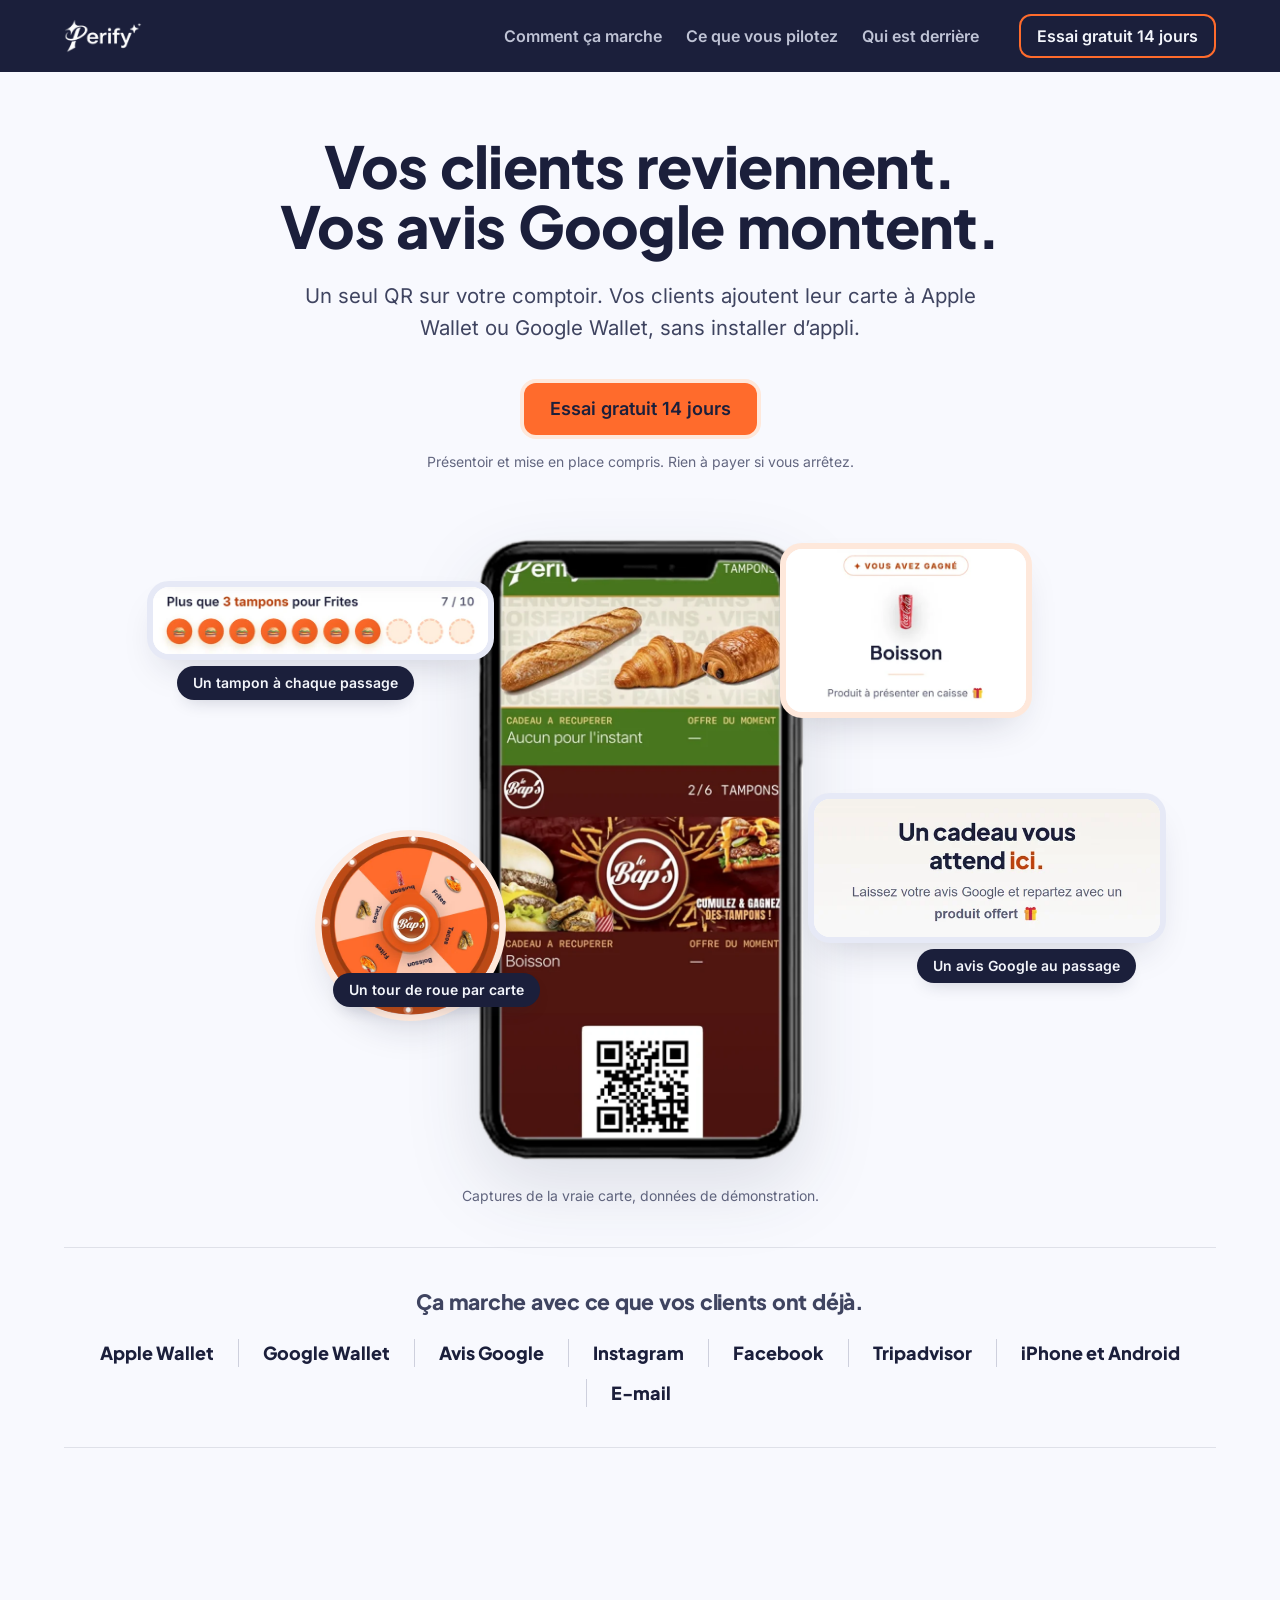
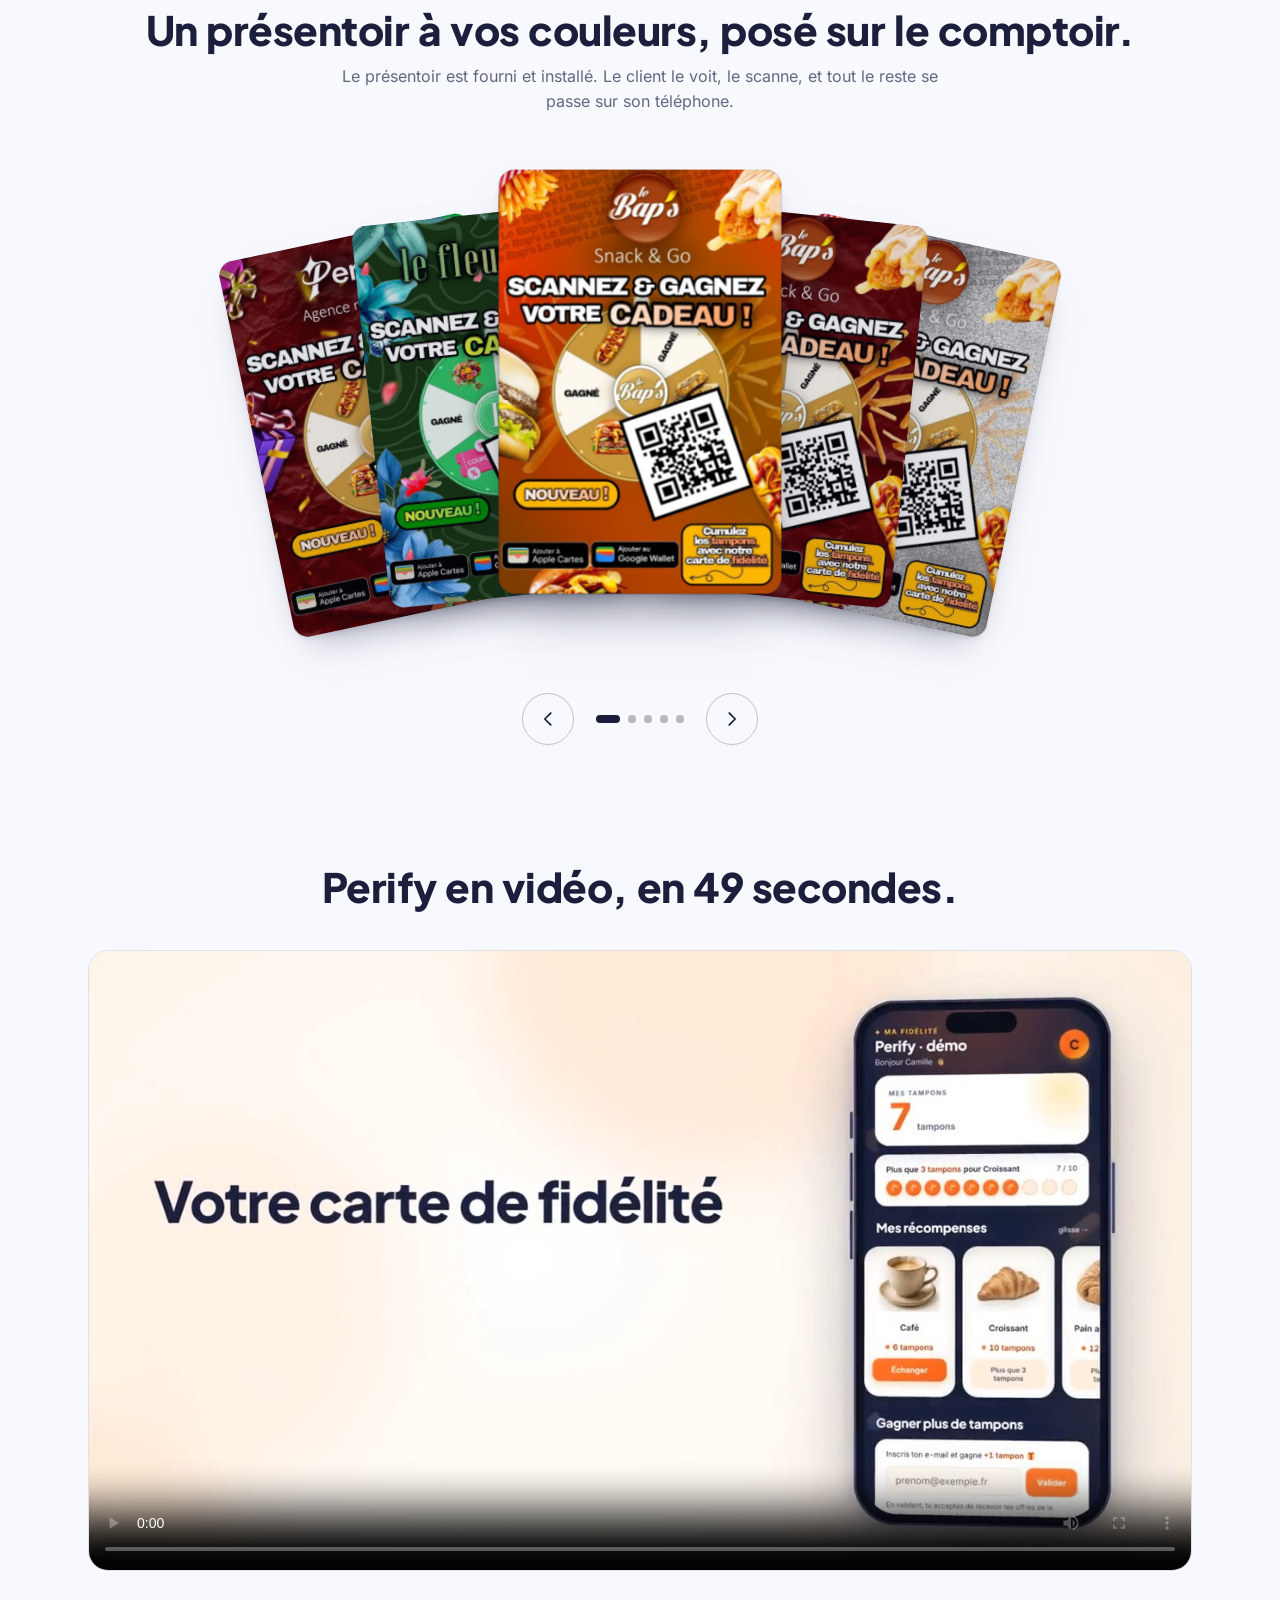
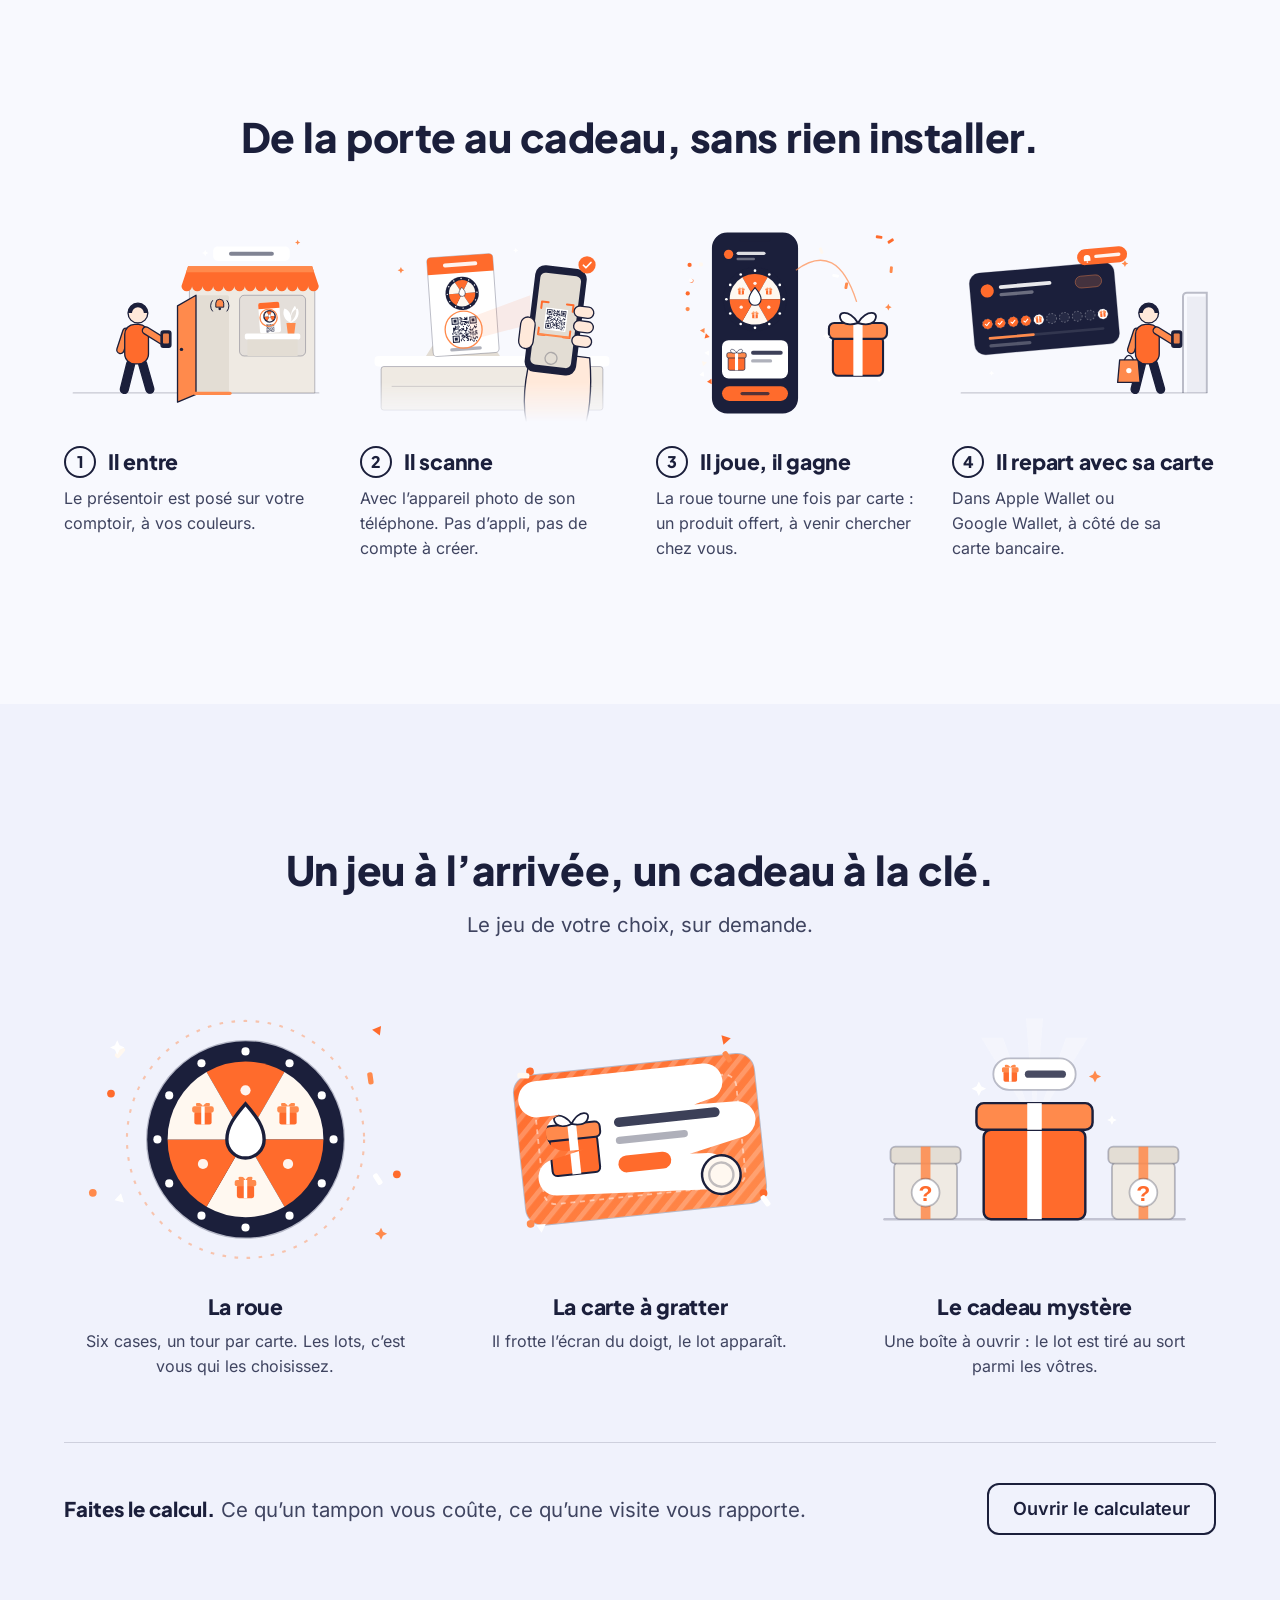
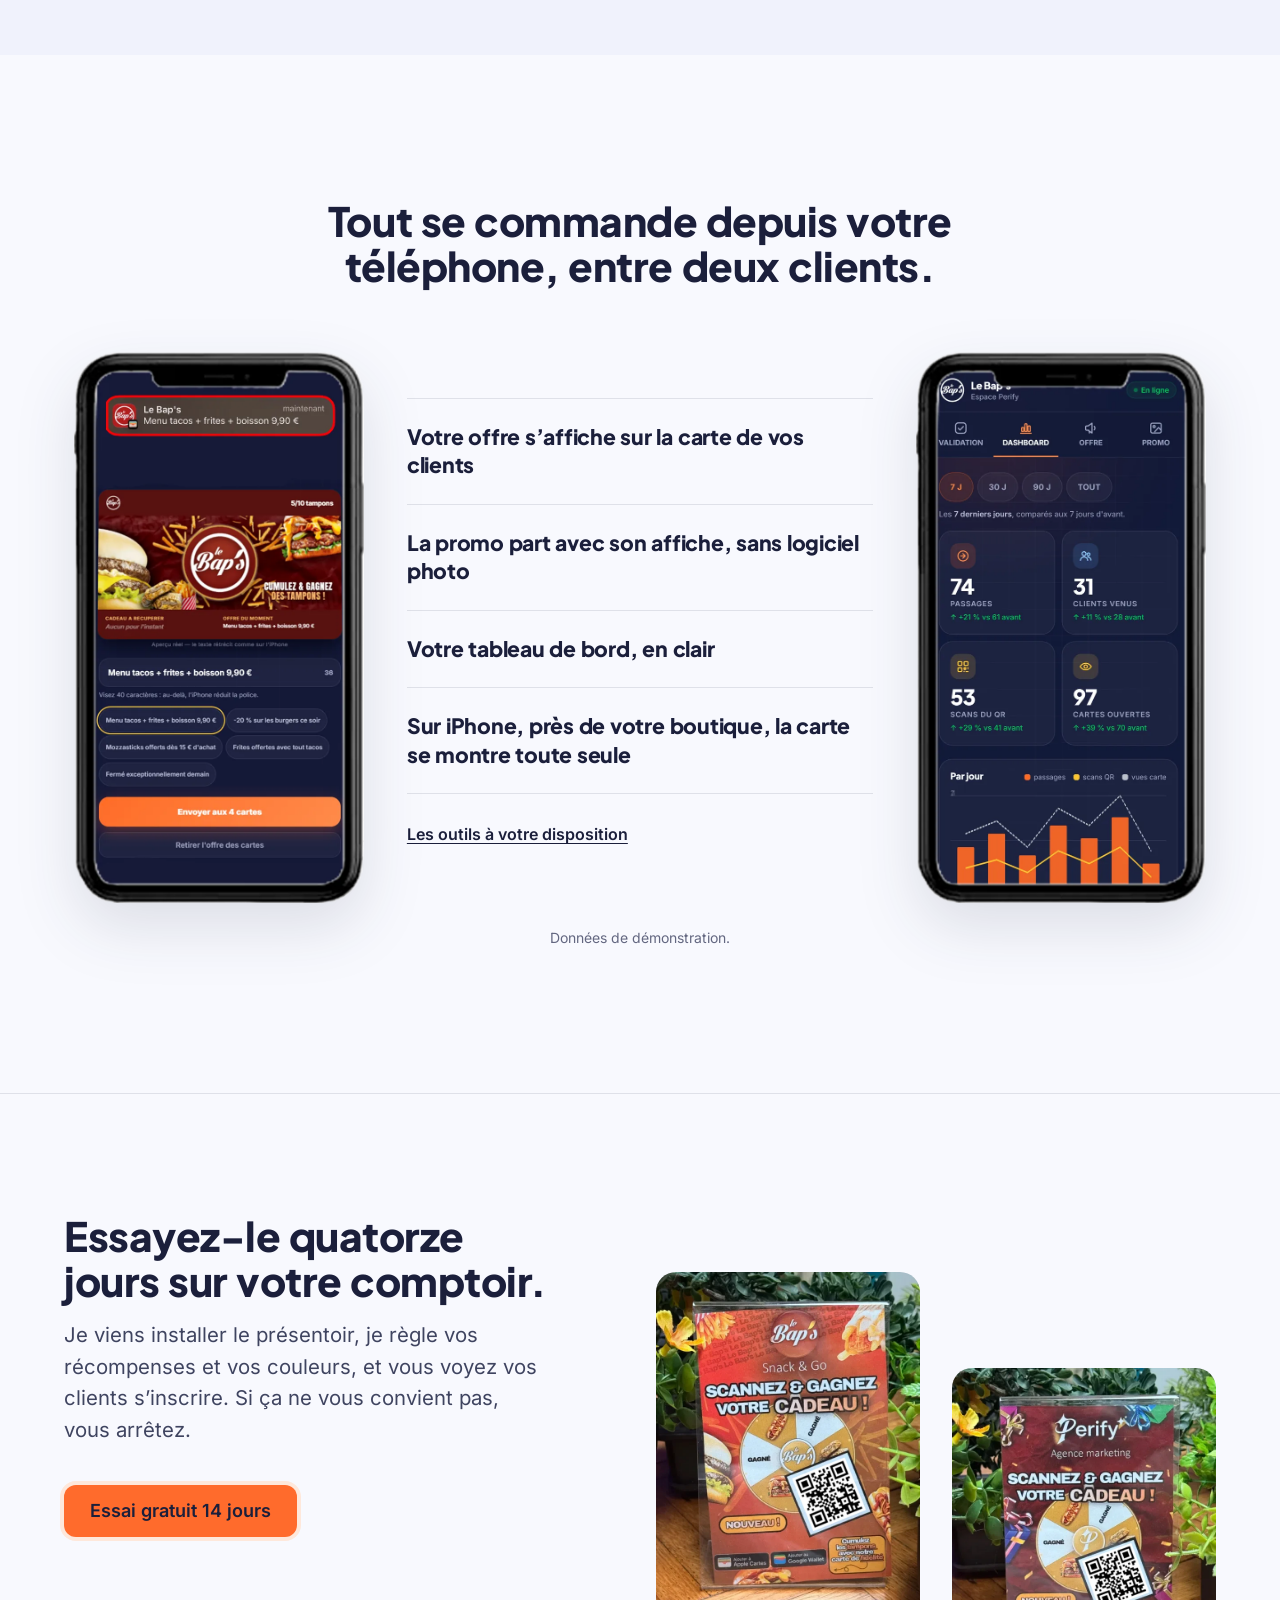
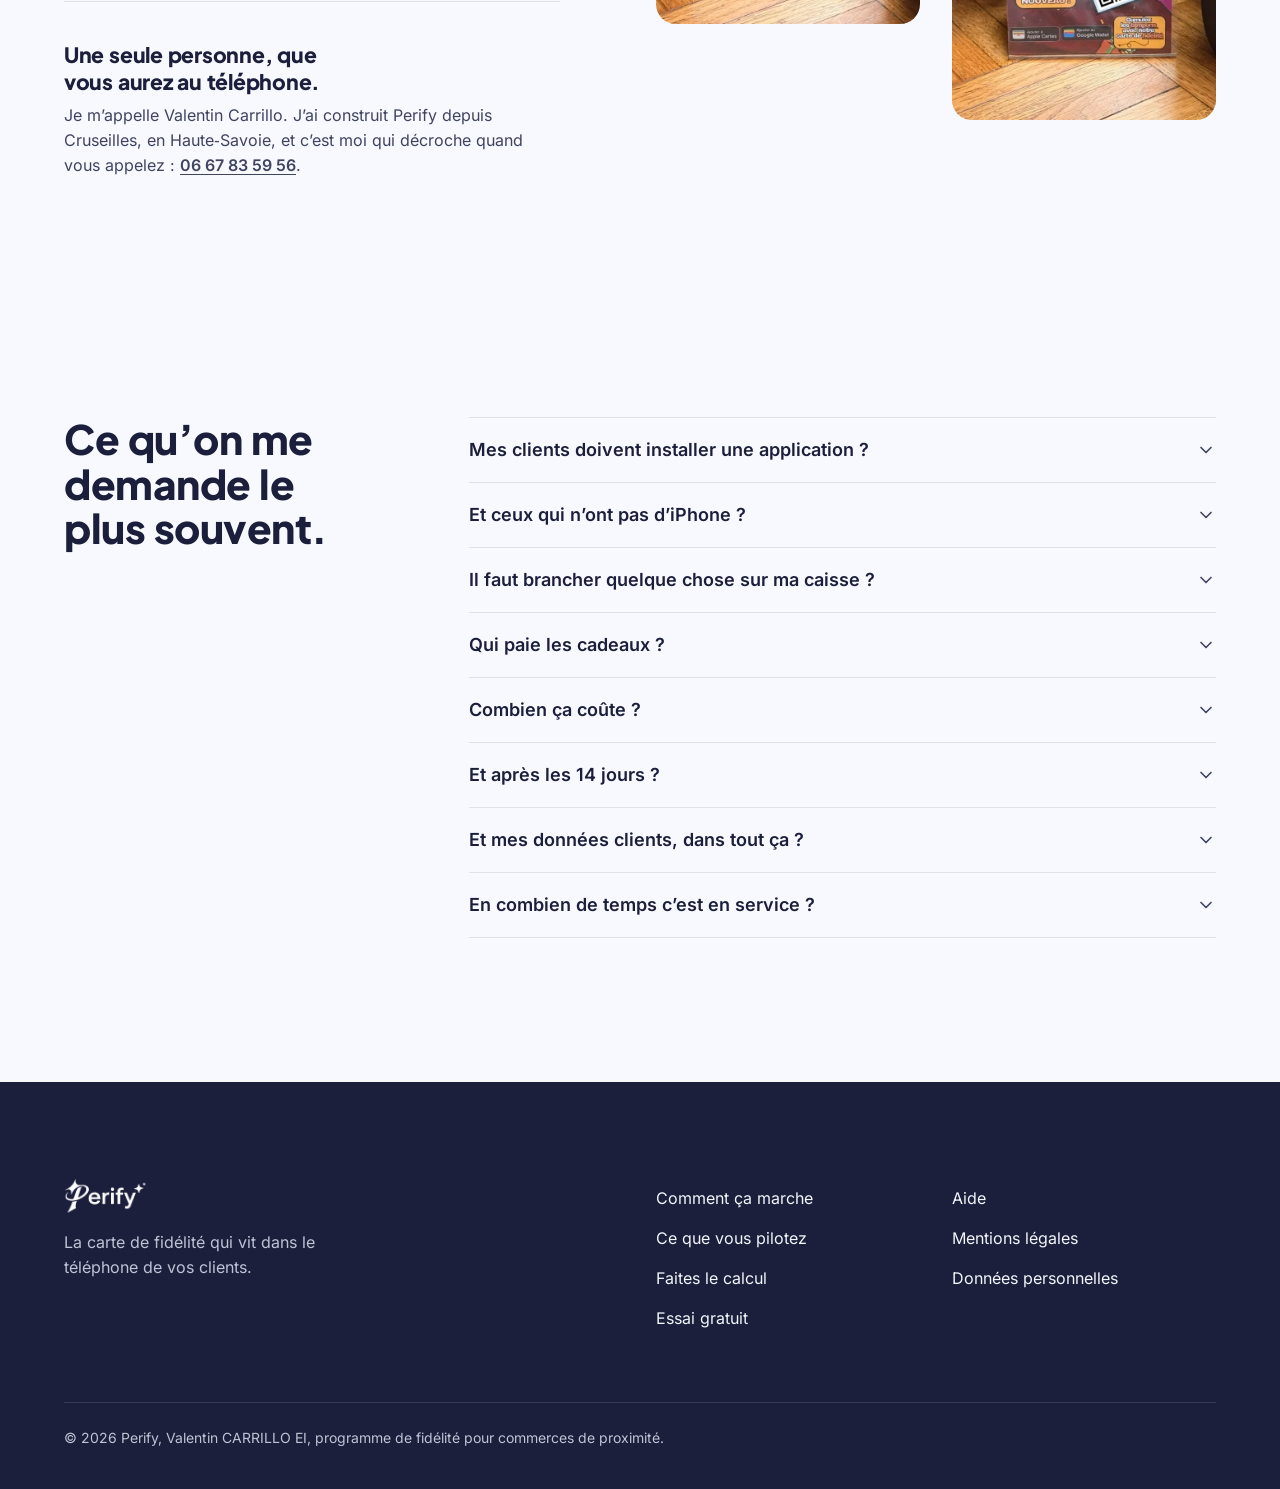
==== commit 5e0d6ac2: "Maquette A : les présentoirs (affiches) en démo avant la vidéo, à la demande de Valentin L'éventail " ====
--- a/maquette-a/index.html
+++ b/maquette-a/index.html
@@ -11,7 +11,9 @@
 <link rel="icon" href="/maquette-a/img/favicon.png" type="image/png">
 <link rel="apple-touch-icon" href="/maquette-a/img/apple-touch-icon.png">
 <!-- Prototype A « clair, façon TheGiftsClub » (30/10/2026). Tout est servi par ce dossier : aucune ressource externe, aucun script. -->
+<link rel="stylesheet" href="/eventail.css">
 <link rel="stylesheet" href="/maquette-a/styles.css">
+<script src="/eventail.js" defer></script>
 </head>
 <body>
 
@@ -95,6 +97,32 @@
     </div>
   </section>
 
+  <!-- 30/10/2026 — demande de Valentin : les présentoirs (affiches) en démo AVANT la vidéo. L'éventail du site actuel
+       (/eventail.css, /eventail.js), textes déjà validés du bloc « Le présentoir ». -->
+  <section class="presentoirs blanc" aria-labelledby="titre-presentoirs">
+    <div class="container">
+      <h2 id="titre-presentoirs">Un présentoir à vos couleurs, posé sur le comptoir.</h2>
+      <p class="presentoirs-intro">Le présentoir est fourni et installé. Le client le voit, le scanne, et tout le reste se passe sur son téléphone.</p>
+      <div class="presentoir-scene">
+        <div class="eventail" data-eventail tabindex="0" role="region" aria-roledescription="carrousel" aria-label="Les présentoirs, en version digitale">
+          <ul class="eventail-cartes">
+            <li class="eventail-carte"><img src="/img/presentoir-digital-1.webp" width="600" height="900" alt="Présentoir aux couleurs d'un restaurant : « Scannez et gagnez votre cadeau », la roue et le QR" loading="lazy"></li>
+            <li class="eventail-carte"><img src="/img/presentoir-digital-2.webp" width="600" height="900" alt="Présentoir aux couleurs d'un restaurant : « Scannez et gagnez votre cadeau », la roue et le QR" loading="lazy"></li>
+            <li class="eventail-carte"><img src="/img/presentoir-digital-3.webp" width="600" height="900" alt="Présentoir aux couleurs d'un restaurant : « Scannez et gagnez votre cadeau », la roue et le QR" loading="lazy"></li>
+            <li class="eventail-carte"><img src="/img/presentoir-digital-4.webp" width="600" height="900" alt="Présentoir aux couleurs de Perify : « Scannez et gagnez votre cadeau », la roue et le QR" loading="lazy"></li>
+            <li class="eventail-carte"><img src="/img/presentoir-digital-5.webp" width="600" height="900" alt="Présentoir aux couleurs d’un fleuriste : « Scannez et gagnez votre cadeau », la roue et le QR" loading="lazy"></li>
+          </ul>
+          <div class="eventail-nav">
+            <button type="button" class="eventail-prec" aria-label="Présentoir précédent"><svg viewBox="0 0 24 24" width="22" height="22" fill="none" stroke="currentColor" stroke-width="1.9" stroke-linecap="round" stroke-linejoin="round" aria-hidden="true"><path d="M15 5.5L8.5 12l6.5 6.5"/></svg></button>
+            <div class="eventail-points" aria-hidden="true"></div>
+            <button type="button" class="eventail-suiv" aria-label="Présentoir suivant"><svg viewBox="0 0 24 24" width="22" height="22" fill="none" stroke="currentColor" stroke-width="1.9" stroke-linecap="round" stroke-linejoin="round" aria-hidden="true"><path d="M9 5.5l6.5 6.5L9 18.5"/></svg></button>
+          </div>
+          <p class="eventail-etat visually-hidden" aria-live="polite"></p>
+        </div>
+      </div>
+    </div>
+  </section>
+
   <!-- LA VIDÉO de 49 s, servie par le site, lecture au clic. Affiche : l’image de la 9e seconde (sans surlignage). -->
   <section class="film" aria-labelledby="titre-film">
     <div class="container">
--- a/eventail.css
+++ b/eventail.css
@@ -0,0 +1,128 @@
+/* ─────────────────────────────────────────────────────────────
+   PERIFY — eventail.css, l'ÉVENTAIL DES PRÉSENTOIRS (effet 6, 26/09/2026)
+   Cahier IMAGE/design-kit/REFONTE-4-PAGES.md, § 3 (effet 6) et § 4 (« Le présentoir »).
+   Modèle de Valentin : « card fan carousel » — refait à la main, sans GSAP ni React.
+   Chargée après site.css (jetons, focus). Le mouvement : eventail.js.
+
+   Balisage (écrit par la page d'accueil) :
+   <div class="eventail" data-eventail tabindex="0" role="region" aria-roledescription="carrousel" aria-label="…">
+     <ul class="eventail-cartes"><li class="eventail-carte"><img …></li> …</ul>
+     <div class="eventail-nav">
+       <button class="eventail-prec" …>(svg)</button>
+       <div class="eventail-points" aria-hidden="true"></div>
+       <button class="eventail-suiv" …>(svg)</button>
+     </div>
+     <p class="eventail-etat visually-hidden" aria-live="polite"></p>
+   </div>
+
+   Deux états :
+   - SANS eventail.js (ou s'il plante) : les cartes côte à côte, défilement horizontal
+     DANS le bloc seulement (jamais la page), boutons masqués. Rien n'est caché.
+   - AVEC : eventail.js pose .eventail-pret → la scène en arc (-12°, -4°, 4°, 12°), la
+     carte active au milieu, devant, droite. Les positions sont calculées par le script
+     (transform en ligne) ; ici : la scène, les cartes, les transitions, la navigation.
+   Mouvement réduit : aucune transition (media query ET classe .eventail-reduit posée
+   par le script, qui suit window.PerifySite.mouvementReduit).
+   ───────────────────────────────────────────────────────────── */
+
+.eventail{
+  /* largeur d'une carte : 66 % de l'écran sur téléphone (27/09 : 58 % faisait des visuels plus
+     petits que le texte ; l'éventail est remonté en 2e section), 220-272 px au-delà */
+  --l:min(66vw,270px);
+  --ressort:cubic-bezier(.34,1.56,.64,1);
+  --ressort-entree:cubic-bezier(.34,1.56,.64,1);
+  position:relative;border-radius:24px}
+@media(min-width:768px){.eventail{--l:clamp(220px,22vw,272px)}}
+/* ressort amorti (un rebond, ~10 %) quand le navigateur connaît linear() ; sinon le cubic-bezier ci-dessus */
+@supports (transition-timing-function:linear(0,1)){
+  .eventail{
+    --ressort:linear(0,.323,.615,.839,.987,1.068,1.099,1.098,1.08,1.056,1.034,1.016,1.003,.996,.993,.993,.994,.995,.997,.999,1,1,1);
+    --ressort-entree:linear(0,.345,.631,.846,.992,1.079,1.119,1.128,1.117,1.095,1.07,1.047,1.027,1.012,1.002,.995,.992,.991,.992,.993,.995,.997,.998,.999,1,1,1)}
+}
+
+/* ── 1. sans script : côte à côte, défilement dans le bloc ── */
+.eventail-cartes{list-style:none;margin:0;padding:6px 2px 20px;display:flex;gap:16px;
+  overflow-x:auto;overscroll-behavior-x:contain;scroll-snap-type:x mandatory;
+  scrollbar-width:thin;scrollbar-color:rgba(255,138,76,.55) transparent}
+.eventail-carte{position:relative;flex:0 0 var(--l);margin:0;aspect-ratio:2/3;scroll-snap-align:center;
+  border-radius:16px;overflow:hidden;background:var(--nuit-2);
+  box-shadow:0 26px 50px -22px rgba(6,8,24,.85),0 4px 12px -4px rgba(6,8,24,.5)}
+.eventail-carte img{width:100%;height:100%;object-fit:cover;display:block;
+  -webkit-user-drag:none;-webkit-user-select:none;user-select:none}
+/* liseré clair + voile des cartes du fond (le voile ne sert qu'avec le script) */
+.eventail-carte::after{content:"";position:absolute;inset:0;border-radius:inherit;pointer-events:none;
+  box-shadow:inset 0 0 0 1px rgba(255,255,255,.09);background:rgba(27,31,59,0);transition:background .35s ease}
+/* ordinateur sans script : les quatre tiennent sur la ligne, sans défilement */
+@media(min-width:1024px){
+  .eventail:not(.eventail-pret) .eventail-carte{flex:1 1 0;min-width:0}
+}
+.eventail-nav{display:none}
+/* « Présentoir 2 sur 4 » : lu par les lecteurs d'écran seulement (la classe visually-hidden
+   du balisage n'existe pas dans site.css : on la couvre ici) */
+.eventail-etat,.eventail .visually-hidden{position:absolute !important;width:1px;height:1px;padding:0;margin:-1px;overflow:hidden;
+  clip:rect(0 0 0 0);clip-path:inset(50%);white-space:nowrap;border:0}
+
+/* ── 2. avec script : la scène en éventail ─────────────── */
+.eventail-pret .eventail-cartes{display:block;position:relative;overflow:hidden;padding:0;gap:0;
+  scroll-snap-type:none;overscroll-behavior-x:auto;
+  /* hauteur : la carte (2:3) + la place du lever, de l'arc et des coins tournés */
+  height:calc(var(--l) * 1.82 + 40px);
+  /* le doigt fait défiler la page verticalement ; le glisser horizontal est pour l'éventail */
+  touch-action:pan-y;-webkit-user-select:none;user-select:none;-webkit-tap-highlight-color:transparent}
+/* téléphone : la scène va jusqu'aux bords de l'écran (elle est posée dans un .wrap) —
+   les cartes extérieures, plus serrées, sont rognées au bord de l'écran, pas avant */
+@media(max-width:767.98px){
+  .eventail-pret .eventail-cartes{margin-left:calc(-1 * var(--gutter));margin-right:calc(-1 * var(--gutter))}
+}
+.eventail-pret .eventail-carte{position:absolute;left:50%;top:calc(var(--l) * .11 + 10px);width:var(--l);
+  margin-left:calc(var(--l) / -2);transform-origin:50% 50%;will-change:transform;backface-visibility:hidden;cursor:pointer;
+  transition:transform .62s var(--ressort),opacity .35s ease,box-shadow .35s ease}
+.eventail-pret .eventail-carte img{pointer-events:none}
+.eventail-pret .eventail-carte.est-active{cursor:default;
+  box-shadow:0 34px 60px -24px rgba(6,8,24,.95),0 6px 16px -6px rgba(6,8,24,.6)}
+.eventail-pret .eventail-carte:not(.est-active)::after{background:rgba(27,31,59,.24)}
+.eventail-pret .eventail-carte:not(.est-active):hover::after{background:rgba(27,31,59,.06)}
+
+/* avant l'entrée (la section n'est pas encore à l'écran) : cartes repliées, invisibles */
+.eventail-attente .eventail-carte{opacity:0;transition:none}
+/* l'entrée : rebond élastique, en cascade (délais posés par le script) */
+.eventail-entree .eventail-carte{transition:transform 1.15s var(--ressort-entree),opacity .4s ease}
+/* le tour du cercle : la carte sort d'un côté… (puis revient de l'autre, sans transition) */
+.eventail-pret .eventail-carte.eventail-sortie{transition:transform .28s cubic-bezier(.55,0,.8,.4),opacity .22s ease-in}
+.eventail-pret .eventail-carte.eventail-sans-transition{transition:none}
+
+/* ── 3. navigation : flèches ‹ › (≥ 48 px) et points ─────── */
+.eventail-pret .eventail-nav{display:flex;align-items:center;justify-content:center;gap:clamp(14px,3vw,22px);margin-top:4px}
+.eventail-prec,.eventail-suiv{display:inline-grid;place-items:center;flex:none;width:52px;height:52px;margin:0;padding:0;border-radius:50%;
+  border:1.5px solid rgba(255,255,255,.26);background:rgba(255,255,255,.04);color:var(--texte);cursor:pointer;
+  transition:border-color .2s,background .2s,transform .18s ease}
+.eventail-prec svg,.eventail-suiv svg{width:22px;height:22px;display:block}
+.eventail-prec:hover,.eventail-suiv:hover{border-color:var(--accent);background:rgba(255,138,76,.10)}
+.eventail-prec:active,.eventail-suiv:active{transform:scale(.94)}
+.eventail-points{display:flex;align-items:center;gap:8px}
+.eventail-point{display:block;width:8px;height:8px;border-radius:999px;background:rgba(196,200,222,.5);
+  transition:width .35s var(--sortie),background .3s ease}
+.eventail-point.est-actif{width:24px;background:var(--orange)}
+
+/* sur un bloc blanc ou crème (le cahier le pose sur la nuit, mais au cas où) */
+.blanc .eventail-prec,.blanc .eventail-suiv,.creme .eventail-prec,.creme .eventail-suiv{border-color:rgba(27,31,59,.25);background:transparent;color:var(--encre)}
+.blanc .eventail-prec:hover,.blanc .eventail-suiv:hover,.creme .eventail-prec:hover,.creme .eventail-suiv:hover{border-color:var(--orange);background:rgba(255,107,44,.07)}
+.blanc .eventail-point,.creme .eventail-point{background:rgba(27,31,59,.3)}
+/* V3 : sans cette règle, la précédente (même précision, écrite après) repeignait le point actif en gris */
+.blanc .eventail-point.est-actif,.creme .eventail-point.est-actif{background:var(--encre)}
+.blanc .eventail-carte::after,.creme .eventail-carte::after{box-shadow:inset 0 0 0 1px rgba(27,31,59,.08)}
+/* V3 (28/09) : l'accueil pose désormais l'éventail sur BLANC — ombres nuit plus légères (le noir à
+   85 % y faisait des taches), cartes du fond à peine voilées */
+.blanc .eventail-carte,.creme .eventail-carte{box-shadow:0 22px 40px -22px rgba(27,31,59,.5),0 4px 10px -4px rgba(27,31,59,.18)}
+.blanc .eventail-pret .eventail-carte.est-active,.creme .eventail-pret .eventail-carte.est-active{box-shadow:0 30px 52px -24px rgba(27,31,59,.6),0 6px 14px -6px rgba(27,31,59,.22)}
+.blanc .eventail-pret .eventail-carte:not(.est-active)::after,.creme .eventail-pret .eventail-carte:not(.est-active)::after{background:rgba(27,31,59,.12)}
+.blanc .eventail-pret .eventail-carte:not(.est-active):hover::after,.creme .eventail-pret .eventail-carte:not(.est-active):hover::after{background:rgba(27,31,59,.03)}
+
+/* ── 4. mouvement réduit : cartes posées, changements instantanés ── */
+.eventail-reduit .eventail-carte,.eventail-reduit .eventail-carte::after,.eventail-reduit .eventail-point,
+.eventail-reduit .eventail-prec,.eventail-reduit .eventail-suiv{transition:none !important}
+.eventail-reduit .eventail-prec:active,.eventail-reduit .eventail-suiv:active{transform:none}
+@media(prefers-reduced-motion:reduce){
+  .eventail-carte,.eventail-carte::after,.eventail-point,.eventail-prec,.eventail-suiv{transition:none !important}
+  .eventail-prec:active,.eventail-suiv:active{transform:none}
+}
--- a/maquette-a/styles.css
+++ b/maquette-a/styles.css
@@ -289,3 +289,11 @@
   *, *::before, *::after { animation-duration: 0.01ms !important; animation-iteration-count: 1 !important; transition-duration: 0.01ms !important; scroll-behavior: auto !important; }
   .morceau { animation: none; }
 }
+
+/* 30/10/2026 — les présentoirs en démo avant la vidéo (éventail du site, /eventail.css) : ses variables, sur fond clair */
+.presentoirs { --accent:#FF8A4C; --encre:#1B1F3B; --nuit-2:#232849; --orange:#FF6B2C; --texte:#1B1F3B; --sortie:cubic-bezier(.16,1,.3,1);
+  padding-block: var(--section-gap-s) 0; text-align: center; }
+.presentoirs h2 { margin-bottom: var(--space-sm); }
+.presentoirs-intro { max-width: 60ch; margin: 0 auto var(--space-xl); color: var(--color-muted); }
+.presentoirs .presentoir-scene { max-width: 1104px; margin-inline: auto; }
+.visually-hidden { position: absolute !important; width: 1px; height: 1px; padding: 0; margin: -1px; overflow: hidden; clip: rect(0 0 0 0); white-space: nowrap; border: 0; }
